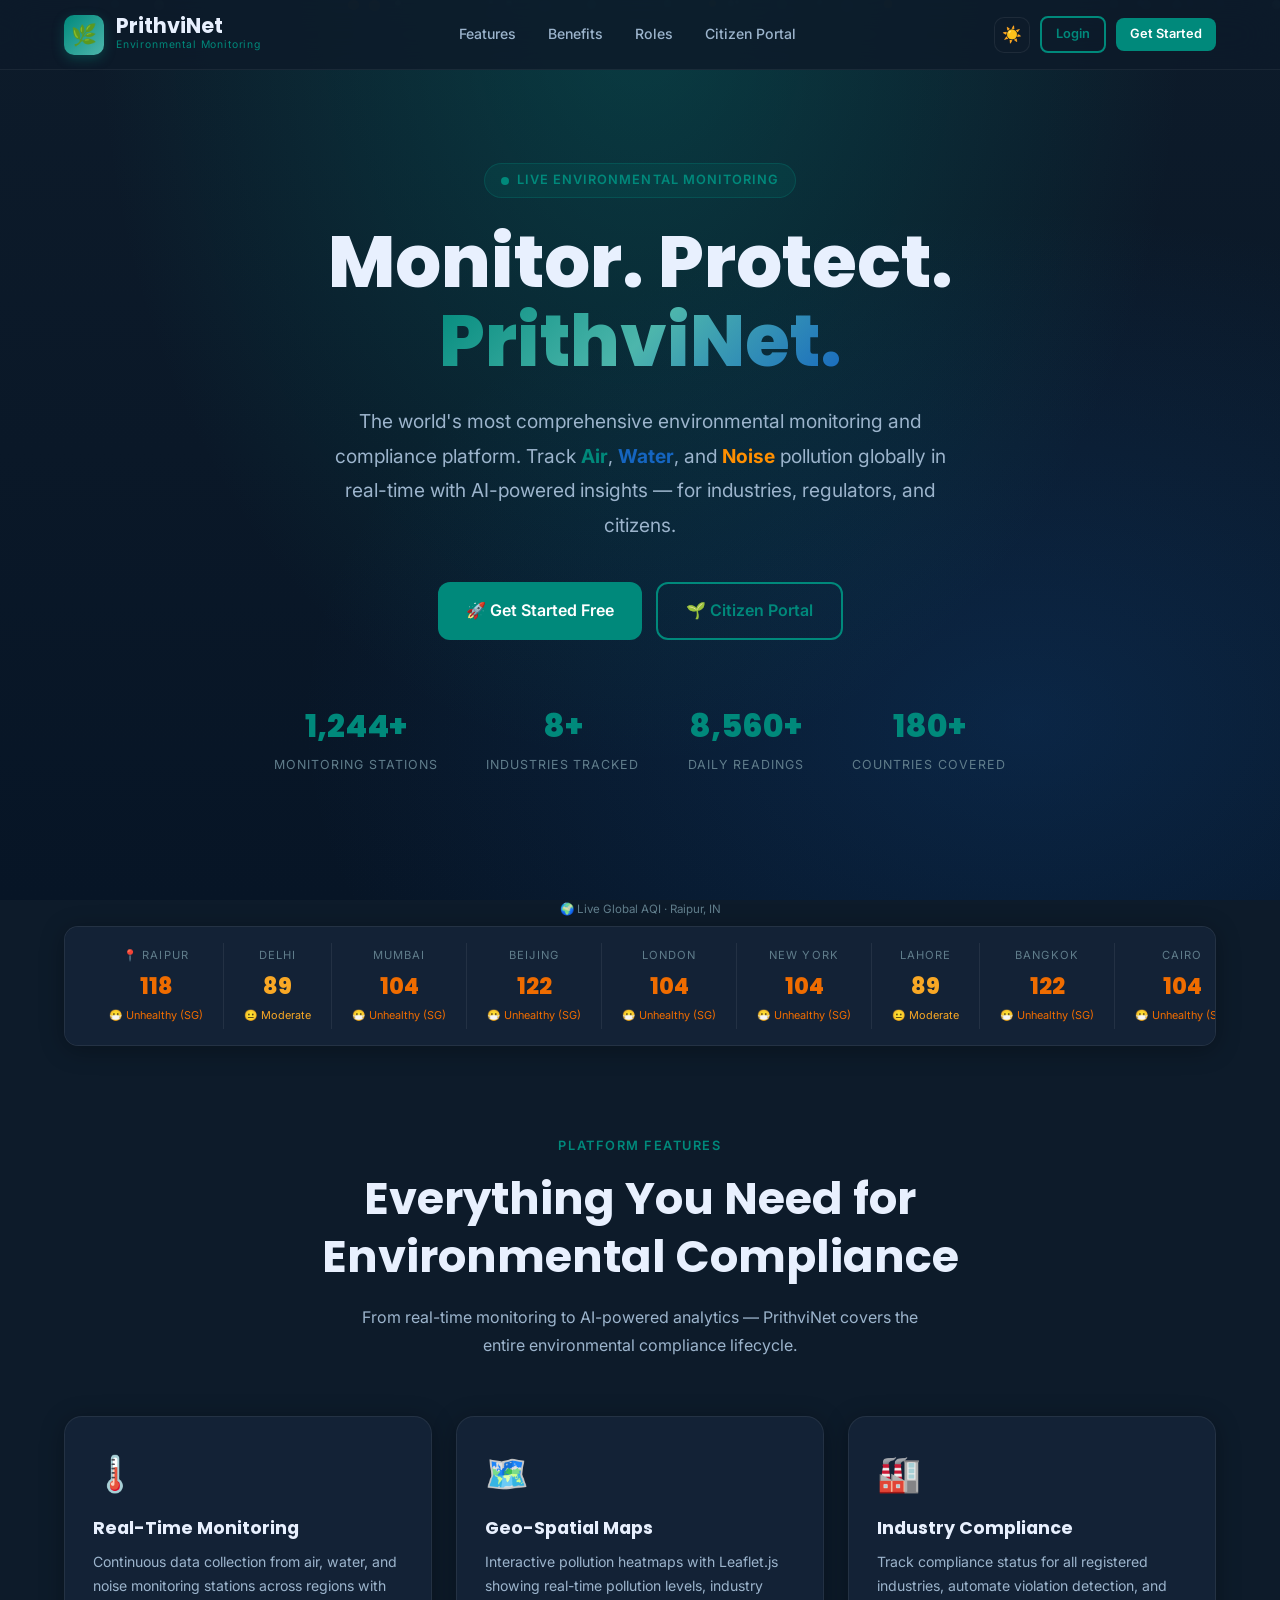
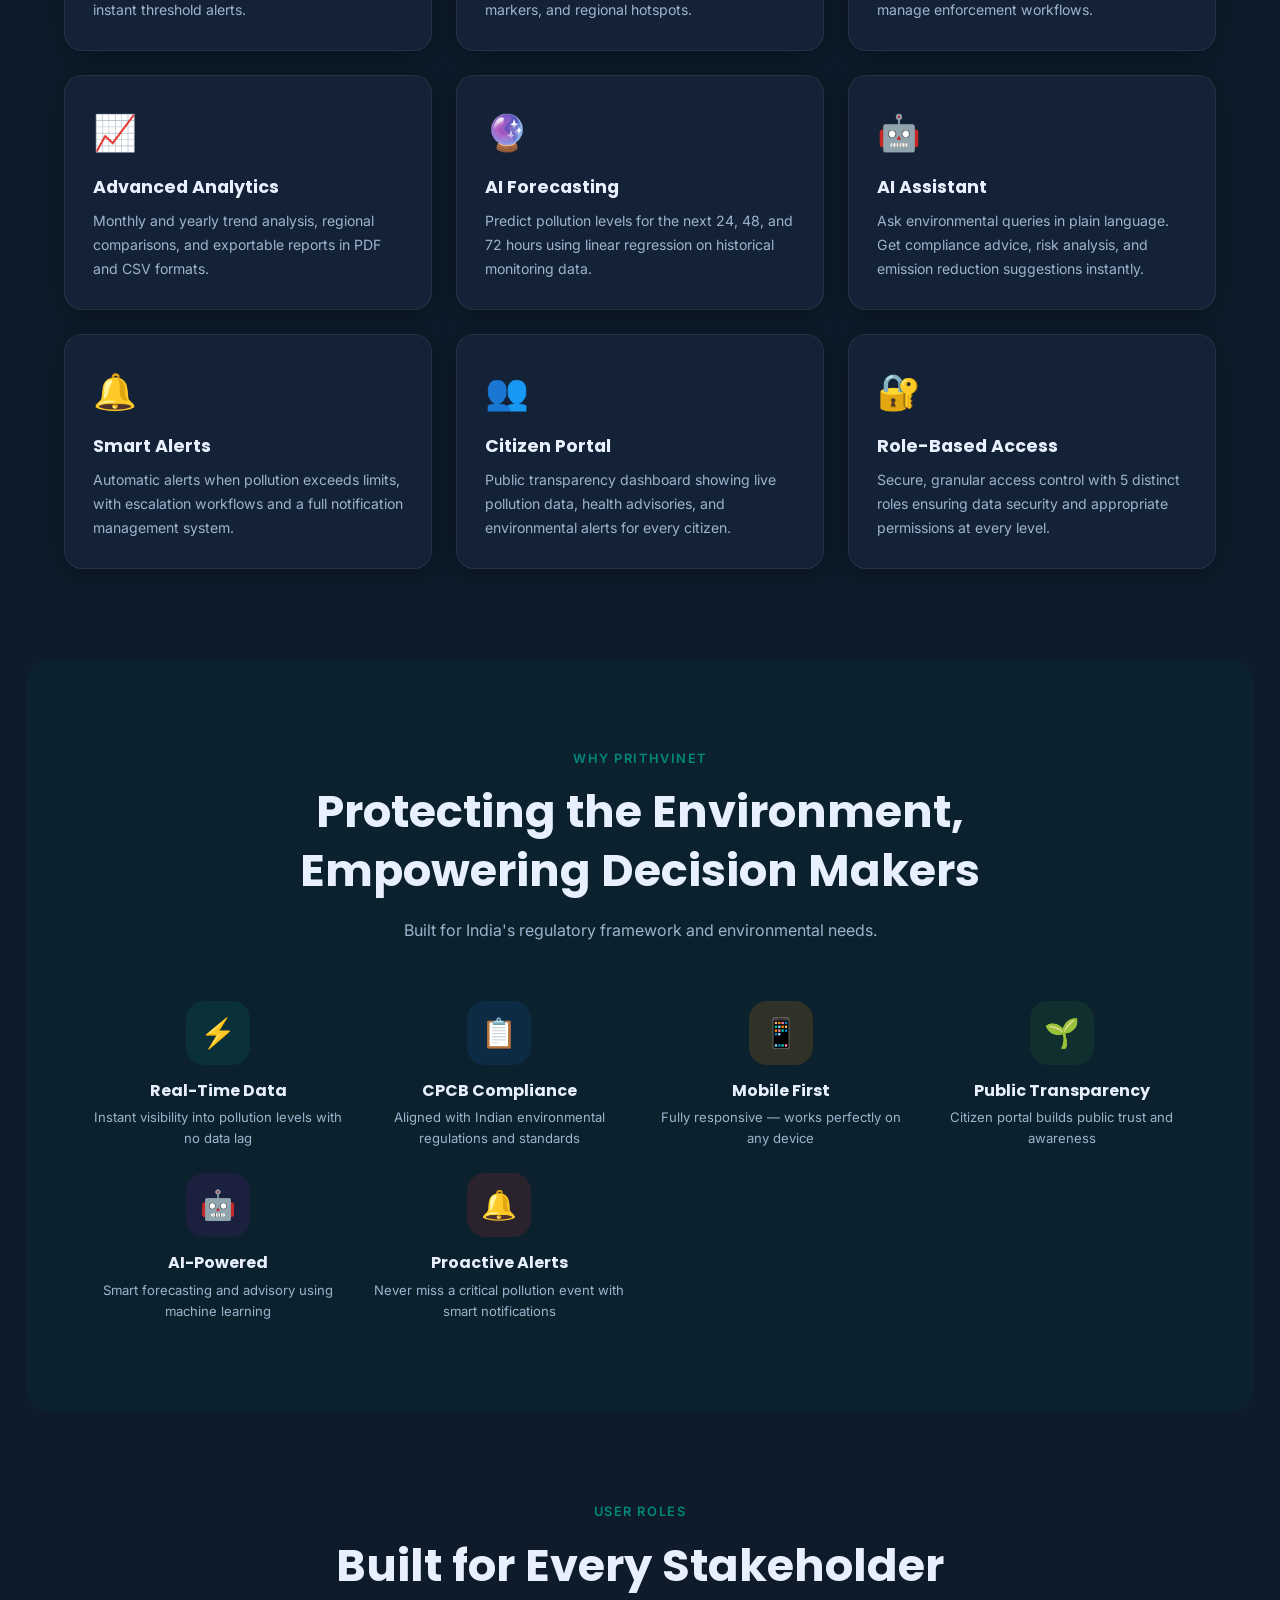
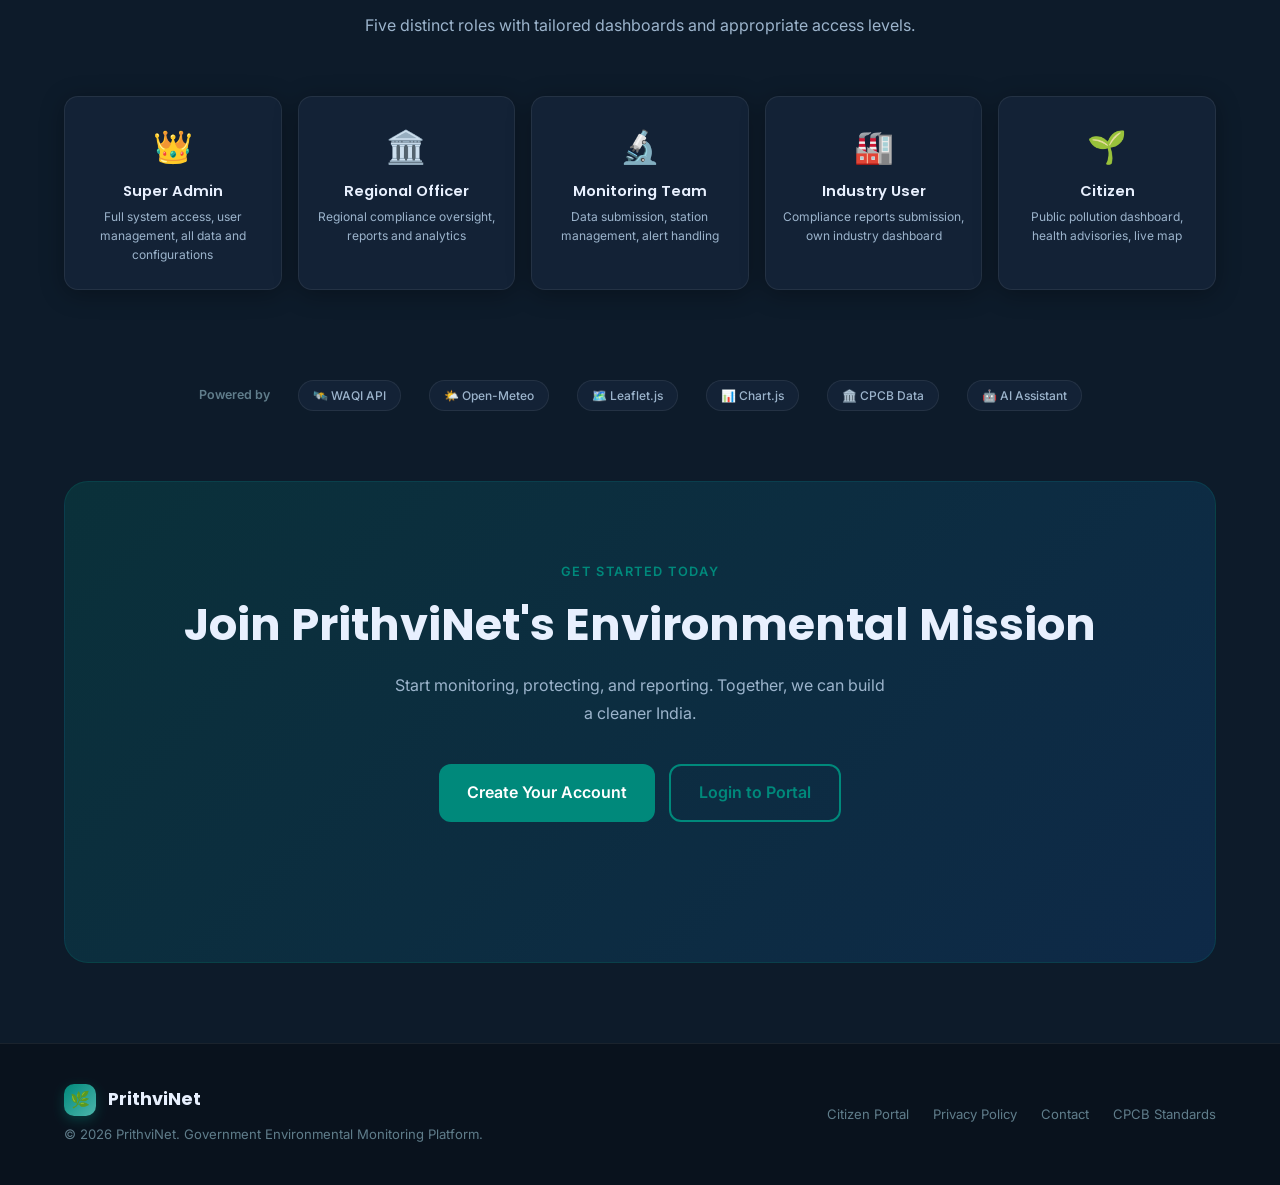
==== index.html @ e1888ca8 "project add" ====
<!DOCTYPE html>
<html lang="en" data-theme="dark">
<head>
  <meta charset="UTF-8"/>
  <meta name="viewport" content="width=device-width, initial-scale=1.0"/>
  <title>PrithviNet – Smart Environmental Monitoring Platform</title>
  <meta name="description" content="PrithviNet is India's advanced environmental monitoring and compliance platform tracking Air, Water, and Noise pollution in real-time."/>
  <link rel="stylesheet" href="assets/css/custom.css"/>
  <style>
    :root { --nav-h: 70px; }

    /* ── Body ── */
    body { overflow-x: hidden; transition: background 0.35s ease, color 0.35s ease; }

    /* ── Landing Navbar ── */
    .land-nav {
      position: fixed; top: 0; left: 0; right: 0; z-index: 100;
      height: var(--nav-h);
      display: flex; align-items: center; justify-content: space-between;
      padding: 0 5%;
      background: var(--nav-bg);
      backdrop-filter: blur(20px);
      border-bottom: 1px solid var(--nav-border);
      transition: background 0.3s ease, box-shadow 0.3s ease;
    }
    [data-theme="dark"]  { --nav-bg: rgba(13,27,42,0.85);   --nav-border: rgba(255,255,255,0.06); }
    [data-theme="light"] { --nav-bg: rgba(255,255,255,0.9);  --nav-border: rgba(0,0,0,0.08); }
    .land-nav.scrolled { box-shadow: 0 4px 24px rgba(0,0,0,0.18); }
    [data-theme="dark"]  .land-nav.scrolled { background: rgba(13,27,42,0.98); }
    [data-theme="light"] .land-nav.scrolled { background: rgba(255,255,255,0.98); }

    .land-logo {
      display: flex; align-items: center; gap: 12px;
      cursor: pointer; text-decoration: none;
    }
    .land-logo .logo-icon {
      width: 40px; height: 40px; border-radius: 10px;
      background: linear-gradient(135deg,#00897B,#4DB6AC);
      display: flex; align-items: center; justify-content: center;
      font-size: 1.3rem; color: #fff;
      box-shadow: 0 4px 12px rgba(0,137,123,0.35);
      transition: transform 0.2s;
    }
    .land-logo:hover .logo-icon { transform: scale(1.08); }
    .land-logo h1 {
      font-size: 1.3rem; font-weight: 700; margin: 0; line-height: 1;
      color: var(--text-primary);
    }
    .land-logo span { font-size: 0.65rem; color: var(--primary); display: block; letter-spacing: 0.08em; }

    .land-nav-links { display: flex; gap: 32px; align-items: center; }
    .land-nav-links a { font-size: 0.88rem; font-weight: 500; color: var(--text-secondary); transition: color 0.3s; }
    .land-nav-links a:hover { color: var(--primary); }
    .land-nav-actions { display: flex; gap: 10px; align-items: center; }
    @media (max-width: 768px) { .land-nav-links { display: none; } }

    /* Navbar Theme Toggle */
    .nav-theme-btn {
      width: 36px; height: 36px; border-radius: 10px;
      background: var(--bg); border: 1px solid var(--border);
      cursor: pointer; display: flex; align-items: center; justify-content: center;
      font-size: 1rem; transition: var(--transition);
      color: var(--text-secondary);
    }
    .nav-theme-btn:hover { background: var(--border); color: var(--primary); }

    /* ── Hero ── */
    .hero {
      min-height: 100vh;
      display: flex; flex-direction: column; align-items: center; justify-content: center;
      text-align: center; padding: 120px 5% 80px;
      position: relative; overflow: hidden;
    }
    .hero-bg {
      position: absolute; inset: 0;
      transition: background 0.35s ease;
    }
    [data-theme="dark"]  .hero-bg {
      background: radial-gradient(ellipse at 50% 0%,  rgba(0,137,123,0.30) 0%, transparent 60%),
                  radial-gradient(ellipse at 80% 80%, rgba(21,101,192,0.20) 0%, transparent 50%),
                  linear-gradient(180deg, #0D1B2A 0%, #071526 100%);
    }
    [data-theme="light"] .hero-bg {
      background: radial-gradient(ellipse at 50% 0%,  rgba(0,137,123,0.12) 0%, transparent 65%),
                  radial-gradient(ellipse at 80% 80%, rgba(21,101,192,0.08) 0%, transparent 55%),
                  linear-gradient(180deg, #EAF4F2 0%, #F0F4F8 100%);
    }
    .hero-particles { position: absolute; inset: 0; overflow: hidden; }
    .particle {
      position: absolute; border-radius: 50%; opacity: 0.13;
      animation: float linear infinite;
    }
    [data-theme="light"] .particle { opacity: 0.08; }
    @keyframes float {
      0%   { transform: translateY(100vh) rotate(0deg);   opacity: 0; }
      10%  { opacity: 0.13; }
      90%  { opacity: 0.13; }
      100% { transform: translateY(-100px) rotate(720deg); opacity: 0; }
    }
    .hero-content { position: relative; z-index: 2; max-width: 900px; }

    .hero-eyebrow {
      display: inline-flex; align-items: center; gap: 8px;
      background: rgba(0,137,123,0.12); border: 1px solid rgba(0,137,123,0.28);
      color: var(--primary); padding: 6px 16px; border-radius: 20px;
      font-size: 0.8rem; font-weight: 600; letter-spacing: 0.08em; text-transform: uppercase;
      margin-bottom: 24px;
    }
    [data-theme="light"] .hero-eyebrow { background: rgba(0,137,123,0.08); }
    .hero-eyebrow-dot { width: 8px; height: 8px; background: #00897B; border-radius: 50%; animation: pulse-green 2s infinite; }
    @keyframes pulse-green { 0%,100%{box-shadow:0 0 0 0 rgba(0,137,123,0.6)} 70%{box-shadow:0 0 0 8px transparent} }

    .hero h1 { font-size: clamp(2.4rem,6vw,4.5rem); font-weight: 800; line-height: 1.1; margin-bottom: 24px; color: var(--text-primary); }
    .hero h1 .gradient-text {
      background: linear-gradient(135deg, #00897B, #4DB6AC, #1565C0);
      -webkit-background-clip: text; -webkit-text-fill-color: transparent; background-clip: text;
    }
    .hero p {
      font-size: clamp(1rem,2vw,1.2rem); color: var(--text-secondary);
      max-width: 650px; margin: 0 auto 40px; line-height: 1.8;
    }
    .hero-cta { display: flex; gap: 14px; justify-content: center; flex-wrap: wrap; margin-bottom: 60px; }

    .hero-stats { display: flex; gap: 48px; justify-content: center; flex-wrap: wrap; }
    .hero-stat { text-align: center; }
    .hero-stat strong {
      display: block; font-size: 2rem; font-weight: 800;
      color: var(--primary); font-family: 'Poppins',sans-serif;
    }
    .hero-stat span { font-size: 0.78rem; color: var(--text-muted); text-transform: uppercase; letter-spacing: 0.08em; }

    /* ── Live AQI Strip ── */
    .aqi-strip-label { text-align:center; margin-bottom:8px; font-size:0.72rem; color:var(--text-muted); }
    .aqi-strip {
      background: var(--bg-card); border: 1px solid var(--border);
      border-radius: 14px; padding: 16px 24px;
      display: flex; gap: 0; overflow-x: auto;
      margin: 0 5%; scrollbar-width: none;
      box-shadow: var(--shadow);
    }
    .aqi-strip::-webkit-scrollbar { display: none; }
    .aqi-city { flex-shrink: 0; text-align: center; padding: 4px 20px; border-right: 1px solid var(--border); }
    .aqi-city:last-child { border-right: none; }
    .aqi-city-name { font-size: 0.7rem; color: var(--text-muted); text-transform: uppercase; letter-spacing: 0.1em; margin-bottom: 4px; }
    .aqi-city-value { font-size: 1.4rem; font-weight: 800; font-family: 'Poppins',sans-serif; }
    .aqi-city-label { font-size: 0.68rem; margin-top: 2px; }

    /* ── Sections ── */
    section { padding: 90px 5%; }
    .section-label { text-align: center; color: var(--primary); font-size: 0.8rem; font-weight: 600; text-transform: uppercase; letter-spacing: 0.12em; margin-bottom: 14px; }
    .section-title { text-align: center; font-size: clamp(1.8rem,3.5vw,2.8rem); margin-bottom: 16px; color: var(--text-primary); }
    .section-sub { text-align: center; color: var(--text-secondary); max-width: 600px; margin: 0 auto 56px; font-size: 1rem; line-height: 1.8; }

    /* ── Feature Cards ── */
    .features-grid { display: grid; grid-template-columns: repeat(auto-fill, minmax(300px,1fr)); gap: 24px; }
    .feature-card {
      background: var(--bg-card); border: 1px solid var(--border);
      border-radius: 18px; padding: 28px;
      transition: all 0.3s ease; cursor: default;
      box-shadow: var(--shadow);
    }
    .feature-card:hover {
      border-color: rgba(0,137,123,0.4); transform: translateY(-6px);
      box-shadow: 0 20px 40px rgba(0,137,123,0.12);
    }
    [data-theme="light"] .feature-card:hover { background: rgba(0,137,123,0.03); }
    [data-theme="dark"]  .feature-card:hover { background: rgba(0,137,123,0.1); }
    .feature-icon { font-size: 2.2rem; margin-bottom: 16px; }
    .feature-card h3 { font-size: 1.1rem; margin-bottom: 10px; color: var(--text-primary); }
    .feature-card p { font-size: 0.88rem; color: var(--text-secondary); line-height: 1.7; }

    /* ── Benefits ── */
    .benefits-section {
      border-radius: 24px; margin: 0 2%;
    }
    [data-theme="dark"]  .benefits-section { background: rgba(0,137,123,0.06); }
    [data-theme="light"] .benefits-section { background: linear-gradient(135deg, rgba(0,137,123,0.05), rgba(21,101,192,0.04)); border: 1px solid rgba(0,137,123,0.12); }
    .benefits-grid { display: grid; grid-template-columns: repeat(auto-fill, minmax(220px,1fr)); gap: 24px; }
    .benefit-item { text-align: center; }
    .benefit-icon {
      width: 64px; height: 64px; border-radius: 18px;
      display: flex; align-items: center; justify-content: center;
      font-size: 1.8rem; margin: 0 auto 16px;
    }
    .benefit-item h4 { font-size: 1rem; margin-bottom: 6px; color: var(--text-primary); }
    .benefit-item p { font-size: 0.82rem; color: var(--text-secondary); }

    /* ── Roles ── */
    .roles-grid { display: grid; grid-template-columns: repeat(auto-fill, minmax(180px,1fr)); gap: 16px; }
    .role-card {
      background: var(--bg-card); border: 1px solid var(--border);
      border-radius: 14px; padding: 24px 16px; text-align: center;
      transition: all 0.3s ease; box-shadow: var(--shadow);
    }
    .role-card:hover { border-color: rgba(0,137,123,0.4); transform: translateY(-4px); box-shadow: var(--shadow-lg); }
    [data-theme="light"] .role-card:hover { background: rgba(0,137,123,0.03); }
    [data-theme="dark"]  .role-card:hover { background: rgba(0,137,123,0.1); }
    .role-icon { font-size: 2rem; margin-bottom: 10px; }
    .role-card h4 { font-size: 0.92rem; font-weight: 600; margin-bottom: 6px; color: var(--text-primary); }
    .role-card p { font-size: 0.75rem; color: var(--text-secondary); }

    /* ── CTA ── */
    .cta-section {
      text-align: center; border-radius: 24px;
      padding: 80px 40px; margin: 0 5%;
    }
    [data-theme="dark"]  .cta-section { background: linear-gradient(135deg, rgba(0,137,123,0.2), rgba(21,101,192,0.2)); border: 1px solid rgba(0,137,123,0.2); }
    [data-theme="light"] .cta-section {
      background: linear-gradient(135deg, #E0F7FA, #E8EAF6);
      border: 1px solid rgba(0,137,123,0.2);
      box-shadow: 0 8px 40px rgba(0,137,123,0.1);
    }
    .cta-section p { color: var(--text-secondary); max-width:500px; margin:0 auto 36px; font-size:1rem; line-height:1.8; }

    /* ── Footer ── */
    footer {
      border-top: 1px solid var(--border);
      padding: 40px 5%;
      display: flex; align-items: center; justify-content: space-between; flex-wrap: wrap; gap: 20px;
    }
    [data-theme="dark"]  footer { background: rgba(0,0,0,0.3); }
    [data-theme="light"] footer { background: var(--bg-card); }
    footer p { font-size: 0.82rem; color: var(--text-muted); }
    .footer-links { display: flex; gap: 24px; }
    footer a { font-size: 0.82rem; color: var(--text-muted); transition: color 0.2s; }
    footer a:hover { color: var(--primary); }

    /* ── Light Theme: Button Overrides ── */
    [data-theme="light"] .btn-outline {
      color: var(--primary); border-color: var(--primary);
    }
    [data-theme="light"] .btn-outline:hover { background: var(--primary); color: #fff; }

    /* ── "Powered by" badge strip ── */
    .tech-strip {
      display: flex; justify-content: center; align-items: center;
      gap: 28px; flex-wrap: wrap;
      padding: 0 5% 70px;
      font-size: 0.78rem; color: var(--text-muted);
    }
    .tech-pill {
      background: var(--bg-card); border: 1px solid var(--border);
      border-radius: 20px; padding: 5px 14px;
      color: var(--text-secondary); font-weight: 500; font-size: 0.75rem;
    }
  </style>
</head>
<body>
  <!-- Navbar -->
  <nav class="land-nav" id="land-nav">
    <!-- Logo → clicks to home -->
    <a href="./index.html" class="land-logo" aria-label="PrithviNet Home">
      <div class="logo-icon">🌿</div>
      <div>
        <h1>PrithviNet</h1>
        <span>Environmental Monitoring</span>
      </div>
    </a>

    <div class="land-nav-links">
      <a href="#features">Features</a>
      <a href="#benefits">Benefits</a>
      <a href="#roles">Roles</a>
      <a href="citizen.html">Citizen Portal</a>
    </div>

    <div class="land-nav-actions">
      <!-- Theme toggle -->
      <button class="nav-theme-btn" id="theme-toggle-btn" onclick="toggleLandingTheme()" aria-label="Toggle theme" title="Switch light/dark theme">
        <span id="theme-icon">☀️</span>
      </button>
      <a href="login.html" class="btn btn-outline btn-sm">Login</a>
      <a href="signup.html" class="btn btn-primary btn-sm">Get Started</a>
    </div>
  </nav>

  <!-- Hero -->
  <section class="hero">
    <div class="hero-bg"></div>
    <div class="hero-particles" id="particles"></div>
    <div class="hero-content">
      <div class="hero-eyebrow"><span class="hero-eyebrow-dot"></span>Live Environmental Monitoring</div>
      <h1>Monitor. Protect.<br/><span class="gradient-text">PrithviNet.</span></h1>
      <p>The world's most comprehensive environmental monitoring and compliance platform. Track <strong style="color:#00897B">Air</strong>, <strong style="color:#1565C0">Water</strong>, and <strong style="color:#FF8F00">Noise</strong> pollution globally in real-time with AI-powered insights — for industries, regulators, and citizens.</p>
      <div class="hero-cta">
        <a href="signup.html" class="btn btn-primary btn-lg">🚀 Get Started Free</a>
        <a href="citizen.html" class="btn btn-outline btn-lg">🌱 Citizen Portal</a>
      </div>
      <div class="hero-stats">
        <div class="hero-stat"><strong id="stat-stations">1296+</strong><span>Monitoring Stations</span></div>
        <div class="hero-stat"><strong id="stat-industries">8+</strong><span>Industries Tracked</span></div>
        <div class="hero-stat"><strong id="stat-readings">10K+</strong><span>Daily Readings</span></div>
        <div class="hero-stat"><strong id="stat-regions">180+</strong><span>Countries Covered</span></div>
      </div>
    </div>
  </section>

  <!-- Live AQI Strip -->
  <div class="aqi-strip-label">🌍 Live Global AQI · <span id="aqi-strip-loc">Loading your location...</span></div>
  <div class="aqi-strip" id="aqi-strip">
    <div class="aqi-city" style="opacity:0.5"><div class="aqi-city-name">Loading...</div><div class="aqi-city-value">—</div><div class="aqi-city-label">Live AQI</div></div>
  </div>

  <!-- Features -->
  <section id="features">
    <div class="section-label">Platform Features</div>
    <h2 class="section-title">Everything You Need for<br/>Environmental Compliance</h2>
    <p class="section-sub">From real-time monitoring to AI-powered analytics — PrithviNet covers the entire environmental compliance lifecycle.</p>
    <div class="features-grid">
      <div class="feature-card fade-in"><div class="feature-icon">🌡️</div><h3>Real-Time Monitoring</h3><p>Continuous data collection from air, water, and noise monitoring stations across regions with instant threshold alerts.</p></div>
      <div class="feature-card fade-in fade-in-1"><div class="feature-icon">🗺️</div><h3>Geo-Spatial Maps</h3><p>Interactive pollution heatmaps with Leaflet.js showing real-time pollution levels, industry markers, and regional hotspots.</p></div>
      <div class="feature-card fade-in fade-in-2"><div class="feature-icon">🏭</div><h3>Industry Compliance</h3><p>Track compliance status for all registered industries, automate violation detection, and manage enforcement workflows.</p></div>
      <div class="feature-card fade-in fade-in-3"><div class="feature-icon">📈</div><h3>Advanced Analytics</h3><p>Monthly and yearly trend analysis, regional comparisons, and exportable reports in PDF and CSV formats.</p></div>
      <div class="feature-card fade-in fade-in-4"><div class="feature-icon">🔮</div><h3>AI Forecasting</h3><p>Predict pollution levels for the next 24, 48, and 72 hours using linear regression on historical monitoring data.</p></div>
      <div class="feature-card fade-in"><div class="feature-icon">🤖</div><h3>AI Assistant</h3><p>Ask environmental queries in plain language. Get compliance advice, risk analysis, and emission reduction suggestions instantly.</p></div>
      <div class="feature-card fade-in fade-in-1"><div class="feature-icon">🔔</div><h3>Smart Alerts</h3><p>Automatic alerts when pollution exceeds limits, with escalation workflows and a full notification management system.</p></div>
      <div class="feature-card fade-in fade-in-2"><div class="feature-icon">👥</div><h3>Citizen Portal</h3><p>Public transparency dashboard showing live pollution data, health advisories, and environmental alerts for every citizen.</p></div>
      <div class="feature-card fade-in fade-in-3"><div class="feature-icon">🔐</div><h3>Role-Based Access</h3><p>Secure, granular access control with 5 distinct roles ensuring data security and appropriate permissions at every level.</p></div>
    </div>
  </section>

  <!-- Benefits -->
  <section id="benefits" class="benefits-section">
    <div class="section-label">Why PrithviNet</div>
    <h2 class="section-title">Protecting the Environment,<br/>Empowering Decision Makers</h2>
    <p class="section-sub">Built for India's regulatory framework and environmental needs.</p>
    <div class="benefits-grid">
      <div class="benefit-item"><div class="benefit-icon" style="background:rgba(0,137,123,0.15)">⚡</div><h4>Real-Time Data</h4><p>Instant visibility into pollution levels with no data lag</p></div>
      <div class="benefit-item"><div class="benefit-icon" style="background:rgba(21,101,192,0.15)">📋</div><h4>CPCB Compliance</h4><p>Aligned with Indian environmental regulations and standards</p></div>
      <div class="benefit-item"><div class="benefit-icon" style="background:rgba(255,143,0,0.15)">📱</div><h4>Mobile First</h4><p>Fully responsive — works perfectly on any device</p></div>
      <div class="benefit-item"><div class="benefit-icon" style="background:rgba(46,125,50,0.15)">🌱</div><h4>Public Transparency</h4><p>Citizen portal builds public trust and awareness</p></div>
      <div class="benefit-item"><div class="benefit-icon" style="background:rgba(106,27,154,0.15)">🤖</div><h4>AI-Powered</h4><p>Smart forecasting and advisory using machine learning</p></div>
      <div class="benefit-item"><div class="benefit-icon" style="background:rgba(211,47,47,0.15)">🔔</div><h4>Proactive Alerts</h4><p>Never miss a critical pollution event with smart notifications</p></div>
    </div>
  </section>

  <!-- Roles -->
  <section id="roles">
    <div class="section-label">User Roles</div>
    <h2 class="section-title">Built for Every Stakeholder</h2>
    <p class="section-sub">Five distinct roles with tailored dashboards and appropriate access levels.</p>
    <div class="roles-grid">
      <div class="role-card"><div class="role-icon">👑</div><h4>Super Admin</h4><p>Full system access, user management, all data and configurations</p></div>
      <div class="role-card"><div class="role-icon">🏛️</div><h4>Regional Officer</h4><p>Regional compliance oversight, reports and analytics</p></div>
      <div class="role-card"><div class="role-icon">🔬</div><h4>Monitoring Team</h4><p>Data submission, station management, alert handling</p></div>
      <div class="role-card"><div class="role-icon">🏭</div><h4>Industry User</h4><p>Compliance reports submission, own industry dashboard</p></div>
      <div class="role-card"><div class="role-icon">🌱</div><h4>Citizen</h4><p>Public pollution dashboard, health advisories, live map</p></div>
    </div>
  </section>

  <!-- Tech strip -->
  <div class="tech-strip">
    <span style="font-weight:600;color:var(--text-muted)">Powered by</span>
    <span class="tech-pill">🛰️ WAQI API</span>
    <span class="tech-pill">🌤️ Open-Meteo</span>
    <span class="tech-pill">🗺️ Leaflet.js</span>
    <span class="tech-pill">📊 Chart.js</span>
    <span class="tech-pill">🏛️ CPCB Data</span>
    <span class="tech-pill">🤖 AI Assistant</span>
  </div>

  <!-- CTA -->
  <div class="cta-section">
    <div class="section-label">Get Started Today</div>
    <h2 class="section-title" style="margin-bottom:16px">Join PrithviNet's Environmental Mission</h2>
    <p>Start monitoring, protecting, and reporting. Together, we can build a cleaner India.</p>
    <div class="hero-cta">
      <a href="signup.html" class="btn btn-primary btn-lg">Create Your Account</a>
      <a href="login.html" class="btn btn-outline btn-lg">Login to Portal</a>
    </div>
  </div>

  <div style="height:80px"></div>

  <!-- Footer -->
  <footer>
    <div>
      <a href="./index.html" class="land-logo" style="margin-bottom:8px;display:inline-flex">
        <div class="logo-icon" style="width:32px;height:32px;font-size:1rem">🌿</div>
        <h1 style="font-size:1.1rem;margin:0">PrithviNet</h1>
      </a>
      <p>© 2026 PrithviNet. Government Environmental Monitoring Platform.</p>
    </div>
    <div class="footer-links">
      <a href="citizen.html">Citizen Portal</a>
      <a href="#">Privacy Policy</a>
      <a href="#">Contact</a>
      <a href="#">CPCB Standards</a>
    </div>
  </footer>

  <script src="assets/js/app.js"></script>
  <script src="assets/js/livedata.js"></script>
  <script>
    // ── Theme ──────────────────────────────────────────────────────
    function applyLandingTheme(theme) {
      document.documentElement.setAttribute('data-theme', theme);
      localStorage.setItem('pn_theme', theme);
      const icon = document.getElementById('theme-icon');
      if (icon) icon.textContent = theme === 'dark' ? '☀️' : '🌙';
    }

    function toggleLandingTheme() {
      const current = localStorage.getItem('pn_theme') || 'dark';
      applyLandingTheme(current === 'dark' ? 'light' : 'dark');
    }

    // Load saved theme on page start (default to dark for home screen)
    const savedTheme = localStorage.getItem('pn_theme') || 'dark';
    applyLandingTheme(savedTheme);

    // ── Navbar scroll effect ───────────────────────────────────────
    window.addEventListener('scroll', () => {
      document.getElementById('land-nav').classList.toggle('scrolled', window.scrollY > 50);
    });

    // ── Particle background ────────────────────────────────────────
    const container = document.getElementById('particles');
    for (let i = 0; i < 25; i++) {
      const p = document.createElement('div');
      p.className = 'particle';
      const size = Math.random() * 8 + 4;
      const colors = ['#00897B','#4DB6AC','#1565C0','#FF8F00'];
      p.style.cssText = `
        width:${size}px; height:${size}px;
        left:${Math.random()*100}%;
        animation-duration:${Math.random()*20+15}s;
        animation-delay:${Math.random()*10}s;
        background:${colors[Math.floor(Math.random()*colors.length)]};
      `;
      container.appendChild(p);
    }

    // ── Animate stats ──────────────────────────────────────────────
    setTimeout(() => {
      animateCounter(document.getElementById('stat-stations'),  1296,  1800, '', '+');
      animateCounter(document.getElementById('stat-industries'), 8,     1000, '', '+');
      animateCounter(document.getElementById('stat-readings'),  10000, 2000, '', '+');
      animateCounter(document.getElementById('stat-regions'),   180,   1500, '', '+');
    }, 500);

    // ── Live AQI Strip ─────────────────────────────────────────────
    const STRIP_CITIES = [
      { name:'📍 My Area', useLocation: true },
      { name:'Delhi',    lat:28.6139, lng:77.2090 },
      { name:'Mumbai',   lat:19.0760, lng:72.8777 },
      { name:'Beijing',  lat:39.9042, lng:116.4074 },
      { name:'London',   lat:51.5074, lng:-0.1278 },
      { name:'New York', lat:40.7128, lng:-74.0060 },
      { name:'Lahore',   lat:31.5204, lng:74.3587 },
      { name:'Bangkok',  lat:13.7563, lng:100.5018 },
      { name:'Cairo',    lat:30.0444, lng:31.2357 },
      { name:'Kolkata',  lat:22.5726, lng:88.3639 },
      { name:'Jakarta',  lat:-6.2088, lng:106.8456 },
      { name:'Paris',    lat:48.8566, lng:2.3522 },
    ];

    async function loadAQIStrip() {
      try {
        const loc = await LiveLocation.get();
        document.getElementById('aqi-strip-loc').textContent = `${loc.city}, ${loc.country}`;
        STRIP_CITIES[0] = { name:`📍 ${loc.city}`, lat:loc.lat, lng:loc.lng };
      } catch(e) { STRIP_CITIES.shift(); }

      const strip = document.getElementById('aqi-strip');
      strip.innerHTML = '';

      for (let i = 0; i < STRIP_CITIES.length; i += 4) {
        const batch = STRIP_CITIES.slice(i, i+4);
        await Promise.all(batch.map(async (c) => {
          const data = await WAQI.getFeedByGeo(c.lat, c.lng);
          const aqi = data?.aqi ?? '—';
          const lvl = WAQI.aqiLevel(typeof aqi === 'number' ? aqi : null);
          const el = document.createElement('div');
          el.className = 'aqi-city';
          el.innerHTML = `<div class="aqi-city-name">${c.name}</div><div class="aqi-city-value" style="color:${lvl.color}">${aqi}</div><div class="aqi-city-label" style="color:${lvl.color}">${lvl.emoji} ${lvl.label}</div>`;
          strip.appendChild(el);
        }));
      }
    }
    loadAQIStrip();

    Toast.init();
  </script>
</body>
</html>
---- assets/css/custom.css ----
/* PrithviNet – Custom Global Styles */
@import url('https://fonts.googleapis.com/css2?family=Inter:wght@300;400;500;600;700;800&family=Poppins:wght@600;700;800&display=swap');

/* ========== CSS Variables / Design Tokens ========== */
:root {
  --primary: #00897B;
  --primary-dark: #00695C;
  --primary-light: #4DB6AC;
  --secondary: #1565C0;
  --accent: #FF8F00;
  --danger: #D32F2F;
  --warning: #F57C00;
  --success: #2E7D32;
  --info: #0277BD;

  --bg: #F0F4F8;
  --bg-card: #FFFFFF;
  --bg-sidebar: #0D2137;
  --bg-navbar: #FFFFFF;
  --text-primary: #1A2332;
  --text-secondary: #546E7A;
  --text-muted: #90A4AE;
  --border: rgba(0,0,0,0.08);
  --shadow: 0 4px 24px rgba(0,0,0,0.08);
  --shadow-lg: 0 8px 40px rgba(0,0,0,0.12);
  --radius: 14px;
  --radius-sm: 8px;
  --sidebar-width: 260px;
  --navbar-height: 64px;
  --transition: all 0.3s cubic-bezier(0.4, 0, 0.2, 1);
}

[data-theme="dark"] {
  --bg: #0D1B2A;
  --bg-card: #132236;
  --bg-sidebar: #071526;
  --bg-navbar: #132236;
  --text-primary: #E8F0FE;
  --text-secondary: #9CB4CC;
  --text-muted: #607D8B;
  --border: rgba(255,255,255,0.07);
  --shadow: 0 4px 24px rgba(0,0,0,0.3);
  --shadow-lg: 0 8px 40px rgba(0,0,0,0.4);
}

/* ========== Base Reset ========== */
*, *::before, *::after { box-sizing: border-box; margin: 0; padding: 0; }
html { scroll-behavior: smooth; }
body {
  font-family: 'Inter', sans-serif;
  background: var(--bg);
  color: var(--text-primary);
  line-height: 1.6;
  transition: var(--transition);
  min-height: 100vh;
}

/* ========== Scrollbar ========== */
::-webkit-scrollbar { width: 6px; height: 6px; }
::-webkit-scrollbar-track { background: transparent; }
::-webkit-scrollbar-thumb { background: var(--primary-light); border-radius: 3px; }

/* ========== Typography ========== */
h1, h2, h3, h4, h5, h6 { font-family: 'Poppins', sans-serif; font-weight: 700; line-height: 1.3; }
h1 { font-size: clamp(2rem, 5vw, 3.5rem); }
h2 { font-size: clamp(1.5rem, 3vw, 2.25rem); }
h3 { font-size: clamp(1.1rem, 2vw, 1.5rem); }
a { text-decoration: none; color: inherit; transition: var(--transition); }

/* ========== Layout ========== */
.app-layout { display: flex; min-height: 100vh; }
.main-content {
  flex: 1;
  margin-left: var(--sidebar-width);
  padding-top: var(--navbar-height);
  transition: var(--transition);
  min-height: 100vh;
}
.main-content.sidebar-collapsed { margin-left: 72px; }
.page-content { padding: 24px; }

@media (max-width: 768px) {
  .main-content { margin-left: 0; }
}

/* ========== Navbar ========== */
.navbar {
  position: fixed;
  top: 0;
  left: var(--sidebar-width);
  right: 0;
  height: var(--navbar-height);
  background: var(--bg-navbar);
  border-bottom: 1px solid var(--border);
  backdrop-filter: blur(20px);
  z-index: 100;
  display: flex;
  align-items: center;
  justify-content: space-between;
  padding: 0 24px;
  box-shadow: 0 2px 12px rgba(0,0,0,0.06);
  transition: var(--transition);
}
.navbar.sidebar-collapsed { left: 72px; }
@media (max-width: 768px) { .navbar { left: 0; } }

.navbar-left { display: flex; align-items: center; gap: 16px; }
.navbar-right { display: flex; align-items: center; gap: 12px; }

.hamburger-btn {
  background: none;
  border: none;
  cursor: pointer;
  padding: 8px;
  border-radius: 8px;
  color: var(--text-primary);
  transition: var(--transition);
}
.hamburger-btn:hover { background: var(--bg); }
.hamburger-btn span {
  display: block;
  width: 22px;
  height: 2px;
  background: var(--text-primary);
  margin: 5px 0;
  transition: var(--transition);
  border-radius: 2px;
}

.nav-title { font-size: 1rem; font-weight: 600; color: var(--text-primary); }

/* ========== Sidebar ========== */
.sidebar {
  position: fixed;
  left: 0;
  top: 0;
  bottom: 0;
  width: var(--sidebar-width);
  background: var(--bg-sidebar);
  z-index: 200;
  display: flex;
  flex-direction: column;
  transition: var(--transition);
  overflow: hidden;
}
.sidebar.collapsed { width: 72px; }
.sidebar.mobile-open { transform: translateX(0) !important; }

@media (max-width: 768px) {
  .sidebar { transform: translateX(-100%); width: var(--sidebar-width) !important; }
  .sidebar.mobile-open { transform: translateX(0); box-shadow: var(--shadow-lg); }
  .sidebar-overlay { 
    display: none; position: fixed; inset: 0; background: rgba(0,0,0,0.5); 
    z-index: 199; backdrop-filter: blur(2px); 
  }
  .sidebar-overlay.active { display: block; }
}

.sidebar-logo {
  padding: 20px 20px 16px;
  border-bottom: 1px solid rgba(255,255,255,0.08);
  display: flex;
  align-items: center;
  gap: 12px;
  min-height: var(--navbar-height);
  text-decoration: none;
  color: inherit;
  transition: opacity 0.2s;
}
.sidebar-logo:hover { opacity: 0.82; }
.sidebar-logo img, .sidebar-logo .logo-icon {
  width: 40px;
  height: 40px;
  border-radius: 10px;
  flex-shrink: 0;
}
.logo-icon {
  background: linear-gradient(135deg, var(--primary), var(--primary-light));
  display: flex;
  align-items: center;
  justify-content: center;
  font-size: 1.3rem;
  font-weight: 800;
  color: white;
}
.logo-text { overflow: hidden; white-space: nowrap; transition: var(--transition); }
.logo-text h2 { font-size: 1.1rem; color: #fff; font-weight: 700; }
.logo-text span { font-size: 0.7rem; color: var(--primary-light); letter-spacing: 0.05em; }

.sidebar-nav { flex: 1; padding: 12px 10px; overflow-y: auto; overflow-x: hidden; }
.nav-section-title {
  font-size: 0.65rem;
  text-transform: uppercase;
  letter-spacing: 0.1em;
  color: rgba(255,255,255,0.35);
  padding: 12px 12px 4px;
  white-space: nowrap;
  overflow: hidden;
  transition: var(--transition);
}
.sidebar.collapsed .nav-section-title { opacity: 0; height: 0; padding: 0; margin: 0; }

.nav-item {
  display: flex;
  align-items: center;
  gap: 13px;
  padding: 10px 14px;
  border-radius: 10px;
  color: rgba(255,255,255,0.65);
  cursor: pointer;
  transition: var(--transition);
  margin-bottom: 2px;
  white-space: nowrap;
  text-decoration: none;
  font-size: 0.88rem;
  font-weight: 500;
  position: relative;
}
.nav-item:hover { background: rgba(255,255,255,0.08); color: rgba(255,255,255,0.9); }
.nav-item.active {
  background: linear-gradient(135deg, var(--primary), var(--primary-dark));
  color: #fff;
  box-shadow: 0 4px 12px rgba(0,137,123,0.35);
}
.nav-item .nav-icon { font-size: 1.1rem; width: 22px; flex-shrink: 0; text-align: center; }
.nav-item .nav-label { overflow: hidden; transition: var(--transition); }
.nav-item .nav-badge {
  margin-left: auto;
  background: var(--danger);
  color: #fff;
  font-size: 0.65rem;
  font-weight: 700;
  padding: 2px 6px;
  border-radius: 10px;
  flex-shrink: 0;
}
.sidebar.collapsed .nav-item .nav-label { opacity: 0; width: 0; overflow: hidden; }
.sidebar.collapsed .nav-item .nav-badge { display: none; }
.sidebar.collapsed .nav-item { padding: 10px; justify-content: center; }

.sidebar-footer {
  padding: 12px;
  border-top: 1px solid rgba(255,255,255,0.08);
}
.user-card {
  display: flex;
  align-items: center;
  gap: 10px;
  padding: 10px 12px;
  border-radius: 10px;
  background: rgba(255,255,255,0.06);
  cursor: pointer;
  transition: var(--transition);
}
.user-card:hover { background: rgba(255,255,255,0.1); }
.user-avatar {
  width: 36px;
  height: 36px;
  border-radius: 50%;
  background: linear-gradient(135deg, var(--primary), var(--accent));
  display: flex;
  align-items: center;
  justify-content: center;
  color: white;
  font-weight: 700;
  font-size: 0.9rem;
  flex-shrink: 0;
}
.user-info { overflow: hidden; }
.user-name { font-size: 0.82rem; color: #fff; font-weight: 600; white-space: nowrap; overflow: hidden; text-overflow: ellipsis; }
.user-role { font-size: 0.68rem; color: var(--primary-light); text-transform: capitalize; }

/* ========== Stat Cards ========== */
.card {
  background: var(--bg-card);
  border-radius: var(--radius);
  box-shadow: var(--shadow);
  border: 1px solid var(--border);
  transition: var(--transition);
}
.card:hover { box-shadow: var(--shadow-lg); transform: translateY(-2px); }

.stat-card {
  padding: 24px;
  display: flex;
  align-items: flex-start;
  gap: 16px;
  position: relative;
  overflow: hidden;
}
.stat-card::before {
  content: '';
  position: absolute;
  top: 0; right: 0;
  width: 120px; height: 120px;
  border-radius: 50%;
  opacity: 0.06;
  transform: translate(30%, -30%);
}
.stat-card.air::before { background: var(--info); }
.stat-card.water::before { background: var(--secondary); }
.stat-card.noise::before { background: var(--accent); }
.stat-card.compliance::before { background: var(--success); }

.stat-icon {
  width: 52px;
  height: 52px;
  border-radius: 14px;
  display: flex;
  align-items: center;
  justify-content: center;
  font-size: 1.4rem;
  flex-shrink: 0;
}
.stat-icon.air { background: rgba(2,119,189,0.12); color: var(--info); }
.stat-icon.water { background: rgba(21,101,192,0.12); color: var(--secondary); }
.stat-icon.noise { background: rgba(245,124,0,0.12); color: var(--warning); }
.stat-icon.compliance { background: rgba(46,125,50,0.12); color: var(--success); }
.stat-icon.danger { background: rgba(211,47,47,0.12); color: var(--danger); }

.stat-body { flex: 1; }
.stat-label { font-size: 0.78rem; color: var(--text-secondary); font-weight: 500; margin-bottom: 4px; text-transform: uppercase; letter-spacing: 0.05em; }
.stat-value { font-size: 1.9rem; font-weight: 800; color: var(--text-primary); font-family: 'Poppins', sans-serif; line-height: 1.1; }
.stat-sublabel { font-size: 0.75rem; color: var(--text-muted); margin-top: 4px; }
.stat-change { display: inline-flex; align-items: center; gap: 3px; font-size: 0.75rem; font-weight: 600; margin-top: 8px; }
.stat-change.up { color: var(--danger); }
.stat-change.down { color: var(--success); }

/* ========== AQI Badge ========== */
.aqi-badge {
  display: inline-flex;
  align-items: center;
  gap: 6px;
  padding: 4px 12px;
  border-radius: 20px;
  font-size: 0.75rem;
  font-weight: 700;
  text-transform: uppercase;
  letter-spacing: 0.05em;
}
.aqi-good { background: #E8F5E9; color: #2E7D32; }
.aqi-moderate { background: #FFF8E1; color: #F57C00; }
.aqi-unhealthy-s { background: #FBE9E7; color: #E64A19; }
.aqi-unhealthy { background: #FFEBEE; color: #C62828; }
.aqi-very-unhealthy { background: #F3E5F5; color: #6A1B9A; }
.aqi-hazardous { background: #2D1B2E; color: #CE93D8; }

/* ========== Status Badges ========== */
.badge {
  display: inline-flex;
  align-items: center;
  gap: 6px;
  padding: 4px 10px;
  border-radius: 20px;
  font-size: 0.72rem;
  font-weight: 600;
  white-space: nowrap;
}
.badge::before { content: ''; width: 6px; height: 6px; border-radius: 50%; flex-shrink: 0; }
.badge-normal, .badge-compliant, .badge-active { background: #E8F5E9; color: #2E7D32; }
.badge-normal::before, .badge-compliant::before, .badge-active::before { background: #2E7D32; }
.badge-warning, .badge-under_review, .badge-pending { background: #FFF8E1; color: #F57C00; }
.badge-warning::before, .badge-under_review::before, .badge-pending::before { background: #F57C00; }
.badge-critical, .badge-non-compliant { background: #FFEBEE; color: #C62828; }
.badge-critical::before, .badge-non-compliant::before { background: #C62828; }
.badge-maintenance { background: #E3F2FD; color: #1565C0; }
.badge-maintenance::before { background: #1565C0; }
.badge-inactive { background: #ECEFF1; color: #546E7A; }
.badge-inactive::before { background: #546E7A; }

/* ========== Severity Badges ========== */
.severity-low { background: #E8F5E9; color: #2E7D32; }
.severity-low::before { background: #2E7D32; }
.severity-medium { background: #FFF8E1; color: #F57C00; }
.severity-medium::before { background: #F57C00; }
.severity-high { background: #FBE9E7; color: #E64A19; }
.severity-high::before { background: #E64A19; }
.severity-critical { background: #FFEBEE; color: #C62828; animation: pulse-badge 2s infinite; }
.severity-critical::before { background: #C62828; }

@keyframes pulse-badge {
  0%, 100% { opacity: 1; }
  50% { opacity: 0.6; }
}

/* ========== Buttons ========== */
.btn {
  display: inline-flex;
  align-items: center;
  gap: 8px;
  padding: 10px 20px;
  border-radius: 10px;
  border: none;
  cursor: pointer;
  font-family: 'Inter', sans-serif;
  font-size: 0.87rem;
  font-weight: 600;
  transition: var(--transition);
  text-decoration: none;
}
.btn:disabled { opacity: 0.6; cursor: not-allowed; }
.btn-primary { background: var(--primary); color: #fff; }
.btn-primary:hover { background: var(--primary-dark); box-shadow: 0 4px 20px rgba(0,137,123,0.4); transform: translateY(-1px); }
.btn-secondary { background: var(--bg); color: var(--text-primary); border: 1px solid var(--border); }
.btn-secondary:hover { background: var(--border); }
.btn-danger { background: var(--danger); color: #fff; }
.btn-danger:hover { background: #B71C1C; }
.btn-outline { background: transparent; color: var(--primary); border: 2px solid var(--primary); }
.btn-outline:hover { background: var(--primary); color: #fff; }
.btn-sm { padding: 6px 14px; font-size: 0.8rem; border-radius: 8px; }
.btn-lg { padding: 14px 28px; font-size: 1rem; border-radius: 12px; }
.btn-icon { padding: 8px; width: 36px; height: 36px; justify-content: center; }

/* ========== Forms ========== */
.form-group { margin-bottom: 20px; }
.form-label { display: block; font-size: 0.83rem; font-weight: 600; color: var(--text-secondary); margin-bottom: 6px; }
.form-control {
  width: 100%;
  padding: 11px 15px;
  border-radius: 10px;
  border: 1.5px solid var(--border);
  background: var(--bg);
  color: var(--text-primary);
  font-family: 'Inter', sans-serif;
  font-size: 0.9rem;
  transition: var(--transition);
  outline: none;
}
.form-control:focus { border-color: var(--primary); box-shadow: 0 0 0 3px rgba(0,137,123,0.15); background: var(--bg-card); }
.form-control::placeholder { color: var(--text-muted); }
select.form-control { cursor: pointer; }
textarea.form-control { min-height: 100px; resize: vertical; }
.form-error { font-size: 0.78rem; color: var(--danger); margin-top: 4px; display: none; }
.form-error.visible { display: block; }

/* ========== Tables ========== */
.table-container { overflow-x: auto; border-radius: var(--radius); }
.data-table {
  width: 100%;
  border-collapse: collapse;
  font-size: 0.87rem;
}
.data-table th {
  background: var(--bg);
  color: var(--text-secondary);
  font-weight: 600;
  font-size: 0.75rem;
  text-transform: uppercase;
  letter-spacing: 0.05em;
  padding: 12px 16px;
  text-align: left;
  white-space: nowrap;
  border-bottom: 2px solid var(--border);
}
.data-table td {
  padding: 12px 16px;
  border-bottom: 1px solid var(--border);
  color: var(--text-primary);
  vertical-align: middle;
}
.data-table tr:hover td { background: rgba(0,137,123,0.04); }
.data-table tr:last-child td { border-bottom: none; }

/* ========== Tabs ========== */
.tabs { display: flex; gap: 4px; background: var(--bg); border-radius: 12px; padding: 4px; }
.tab-btn {
  flex: 1;
  padding: 9px 16px;
  border: none;
  border-radius: 9px;
  background: transparent;
  color: var(--text-secondary);
  font-family: 'Inter', sans-serif;
  font-size: 0.85rem;
  font-weight: 600;
  cursor: pointer;
  transition: var(--transition);
  display: flex;
  align-items: center;
  justify-content: center;
  gap: 6px;
}
.tab-btn.active { background: var(--bg-card); color: var(--primary); box-shadow: var(--shadow); }
.tab-content { display: none; }
.tab-content.active { display: block; }

/* ========== Modal ========== */
.modal-overlay {
  display: none;
  position: fixed;
  inset: 0;
  background: rgba(0,0,0,0.5);
  backdrop-filter: blur(4px);
  z-index: 1000;
  align-items: center;
  justify-content: center;
  padding: 20px;
}
.modal-overlay.active { display: flex; }
.modal {
  background: var(--bg-card);
  border-radius: var(--radius);
  box-shadow: var(--shadow-lg);
  width: 100%;
  max-width: 560px;
  max-height: 90vh;
  overflow-y: auto;
  animation: modal-in 0.3s ease;
}
@keyframes modal-in {
  from { transform: scale(0.9) translateY(20px); opacity: 0; }
  to { transform: scale(1) translateY(0); opacity: 1; }
}
.modal-header {
  padding: 20px 24px 16px;
  border-bottom: 1px solid var(--border);
  display: flex;
  align-items: center;
  justify-content: space-between;
}
.modal-header h3 { font-size: 1.1rem; }
.modal-body { padding: 24px; }
.modal-footer {
  padding: 16px 24px;
  border-top: 1px solid var(--border);
  display: flex;
  gap: 10px;
  justify-content: flex-end;
}

/* ========== Toast ========== */
#toast-container {
  position: fixed;
  bottom: 24px;
  right: 24px;
  z-index: 9999;
  display: flex;
  flex-direction: column;
  gap: 10px;
}
.toast {
  display: flex;
  align-items: center;
  gap: 12px;
  padding: 14px 18px;
  background: var(--bg-card);
  border-radius: 12px;
  box-shadow: var(--shadow-lg);
  border-left: 4px solid var(--primary);
  min-width: 280px;
  max-width: 360px;
  animation: toast-in 0.4s ease;
  font-size: 0.87rem;
  font-weight: 500;
}
.toast.success { border-color: var(--success); }
.toast.error { border-color: var(--danger); }
.toast.warning { border-color: var(--warning); }
@keyframes toast-in {
  from { transform: translateX(100%); opacity: 0; }
  to { transform: translateX(0); opacity: 1; }
}
@keyframes toast-out {
  to { transform: translateX(120%); opacity: 0; }
}

/* ========== Loading / Spinner ========== */
.spinner {
  width: 40px; height: 40px;
  border: 3px solid var(--border);
  border-top-color: var(--primary);
  border-radius: 50%;
  animation: spin 0.8s linear infinite;
}
.spinner-sm { width: 20px; height: 20px; border-width: 2px; }
@keyframes spin { to { transform: rotate(360deg); } }
.loading-overlay {
  position: absolute;
  inset: 0;
  background: rgba(var(--bg-card), 0.7);
  display: flex;
  align-items: center;
  justify-content: center;
  border-radius: inherit;
  z-index: 10;
}

/* ========== Grid ========== */
.grid { display: grid; gap: 20px; }
.grid-2 { grid-template-columns: repeat(2, 1fr); }
.grid-3 { grid-template-columns: repeat(3, 1fr); }
.grid-4 { grid-template-columns: repeat(4, 1fr); }
.grid-auto { grid-template-columns: repeat(auto-fill, minmax(280px, 1fr)); }
@media (max-width: 1200px) { .grid-4 { grid-template-columns: repeat(2, 1fr); } }
@media (max-width: 900px) { .grid-3, .grid-2 { grid-template-columns: 1fr; } }
@media (max-width: 600px) { .grid-4 { grid-template-columns: 1fr; } }

/* ========== Page Header ========== */
.page-header {
  display: flex;
  align-items: flex-start;
  justify-content: space-between;
  margin-bottom: 24px;
  flex-wrap: wrap;
  gap: 16px;
}
.page-header h1 { font-size: 1.6rem; color: var(--text-primary); }
.page-header p { font-size: 0.87rem; color: var(--text-secondary); margin-top: 4px; }

/* ========== Alert Cards ========== */
.alert-item {
  display: flex;
  gap: 14px;
  padding: 14px 18px;
  border-radius: var(--radius-sm);
  border-left: 3px solid transparent;
  background: var(--bg);
  margin-bottom: 8px;
  transition: var(--transition);
  cursor: pointer;
}
.alert-item:hover { background: rgba(0,137,123,0.05); }
.alert-item.unread { background: rgba(0,137,123,0.06); border-left-color: var(--primary); }
.alert-item.critical { border-left-color: var(--danger); background: rgba(211,47,47,0.05); }
.alert-item.high { border-left-color: var(--warning); }
.alert-icon { width: 40px; height: 40px; border-radius: 10px; display: flex; align-items: center; justify-content: center; font-size: 1.1rem; flex-shrink: 0; }

/* ========== Chart Container ========== */
.chart-container { position: relative; }
.chart-header { display: flex; align-items: center; justify-content: space-between; margin-bottom: 16px; flex-wrap: wrap; gap: 10px; }
.chart-title { font-size: 1rem; font-weight: 600; }

/* ========== Map ========== */
#pollution-map, .leaflet-map { height: 500px; border-radius: var(--radius); overflow: hidden; }
@media (max-width: 768px) { #pollution-map, .leaflet-map { height: 320px; } }
.leaflet-popup-content-wrapper { border-radius: 12px !important; box-shadow: var(--shadow-lg) !important; }
.map-popup { font-family: 'Inter', sans-serif; font-size: 0.85rem; }
.map-popup h4 { font-weight: 700; margin-bottom: 6px; color: #1A2332; }

/* ========== Chatbot ========== */
.chat-container {
  height: 500px;
  display: flex;
  flex-direction: column;
  border-radius: var(--radius);
  overflow: hidden;
}
.chat-messages {
  flex: 1;
  overflow-y: auto;
  padding: 20px;
  display: flex;
  flex-direction: column;
  gap: 14px;
  background: var(--bg);
}
.chat-message { display: flex; gap: 10px; align-items: flex-end; max-width: 80%; }
.chat-message.user { margin-left: auto; flex-direction: row-reverse; }
.chat-bubble {
  padding: 12px 16px;
  border-radius: 18px;
  font-size: 0.88rem;
  line-height: 1.5;
  max-width: 100%;
}
.chat-message.user .chat-bubble { background: var(--primary); color: #fff; border-bottom-right-radius: 4px; }
.chat-message.bot .chat-bubble { background: var(--bg-card); color: var(--text-primary); border-bottom-left-radius: 4px; box-shadow: var(--shadow); }
.chat-input-container {
  padding: 16px;
  background: var(--bg-card);
  border-top: 1px solid var(--border);
  display: flex;
  gap: 10px;
}
.chat-input { flex: 1; }

/* ========== Progress Bar ========== */
.progress-bar { height: 8px; background: var(--bg); border-radius: 4px; overflow: hidden; }
.progress-fill { height: 100%; border-radius: 4px; transition: width 1s ease; }

/* ========== Search ========== */
.search-box {
  position: relative;
  display: flex;
  align-items: center;
}
.search-box input { padding-left: 38px; }
.search-box .search-icon { position: absolute; left: 12px; color: var(--text-muted); font-size: 1rem; }

/* ========== Filter Bar ========== */
.filter-bar {
  display: flex;
  gap: 12px;
  flex-wrap: wrap;
  align-items: center;
  margin-bottom: 20px;
}
.filter-bar .form-control { width: auto; min-width: 160px; }

/* ========== Animations ========== */
@keyframes fade-in-up {
  from { opacity: 0; transform: translateY(20px); }
  to { opacity: 1; transform: translateY(0); }
}
.fade-in { animation: fade-in-up 0.5s ease both; }
.fade-in-1 { animation-delay: 0.1s; }
.fade-in-2 { animation-delay: 0.2s; }
.fade-in-3 { animation-delay: 0.3s; }
.fade-in-4 { animation-delay: 0.4s; }

@keyframes counter-up {
  from { transform: scale(0.8); opacity: 0; }
  to { transform: scale(1); opacity: 1; }
}

/* ========== Theme Toggle ========== */
.theme-toggle {
  width: 52px;
  height: 28px;
  background: var(--border);
  border-radius: 14px;
  position: relative;
  cursor: pointer;
  border: none;
  padding: 0;
  transition: var(--transition);
  flex-shrink: 0;
}
.theme-toggle.dark { background: var(--primary); }
.theme-toggle::after {
  content: '';
  position: absolute;
  top: 3px;
  left: 3px;
  width: 22px;
  height: 22px;
  border-radius: 50%;
  background: var(--bg-card);
  transition: var(--transition);
  box-shadow: 0 1px 4px rgba(0,0,0,0.2);
}
.theme-toggle.dark::after { transform: translateX(24px); }

/* ========== Utility ========== */
.text-center { text-align: center; }
.text-right { text-align: right; }
.flex { display: flex; }
.flex-center { display: flex; align-items: center; justify-content: center; }
.flex-between { display: flex; align-items: center; justify-content: space-between; }
.flex-gap-1 { gap: 8px; }
.flex-gap-2 { gap: 16px; }
.mt-1 { margin-top: 8px; } .mt-2 { margin-top: 16px; } .mt-3 { margin-top: 24px; }
.mb-1 { margin-bottom: 8px; } .mb-2 { margin-bottom: 16px; } .mb-3 { margin-bottom: 24px; }
.p-1 { padding: 8px; } .p-2 { padding: 16px; } .p-3 { padding: 24px; }
.w-full { width: 100%; }
.hidden { display: none !important; }
.text-primary-color { color: var(--primary); }
.text-danger { color: var(--danger); }
.text-success { color: var(--success); }
.text-warning { color: var(--warning); }
.text-muted { color: var(--text-muted); }
.font-bold { font-weight: 700; }
.font-semibold { font-weight: 600; }
.truncate { overflow: hidden; text-overflow: ellipsis; white-space: nowrap; }

/* ========== Notification Bell ========== */
.notif-btn {
  position: relative;
  background: var(--bg);
  border: none;
  width: 40px;
  height: 40px;
  border-radius: 10px;
  display: flex;
  align-items: center;
  justify-content: center;
  cursor: pointer;
  color: var(--text-primary);
  transition: var(--transition);
  font-size: 1.1rem;
}
.notif-btn:hover { background: var(--border); }
.notif-btn .badge-dot {
  position: absolute;
  top: 6px;
  right: 6px;
  width: 10px;
  height: 10px;
  background: var(--danger);
  border-radius: 50%;
  border: 2px solid var(--bg-navbar);
  animation: pulse 2s infinite;
}
@keyframes pulse {
  0% { box-shadow: 0 0 0 0 rgba(211,47,47,0.6); }
  70% { box-shadow: 0 0 0 8px transparent; }
  100% { box-shadow: 0 0 0 0 transparent; }
}

/* ========== Responsive Utilities ========== */
@media (max-width: 768px) {
  .page-content { padding: 16px; }
  .page-header { flex-direction: column; }
  .page-header .btn { align-self: flex-start; }
  .filter-bar { flex-direction: column; align-items: stretch; }
  .filter-bar .form-control { min-width: unset; width: 100%; }
  .modal-body { padding: 16px; }
  .stat-value { font-size: 1.6rem; }
  .chat-container { height: 420px; }
  #toast-container { bottom: 16px; right: 16px; left: 16px; }
  .toast { min-width: unset; max-width: unset; }
}

/* ========== Print Styles ========== */
@media print {
  .sidebar, .navbar, .btn, .filter-bar, .chat-input-container { display: none !important; }
  .main-content { margin-left: 0 !important; padding-top: 0 !important; }
  .card { box-shadow: none !important; break-inside: avoid; }
}
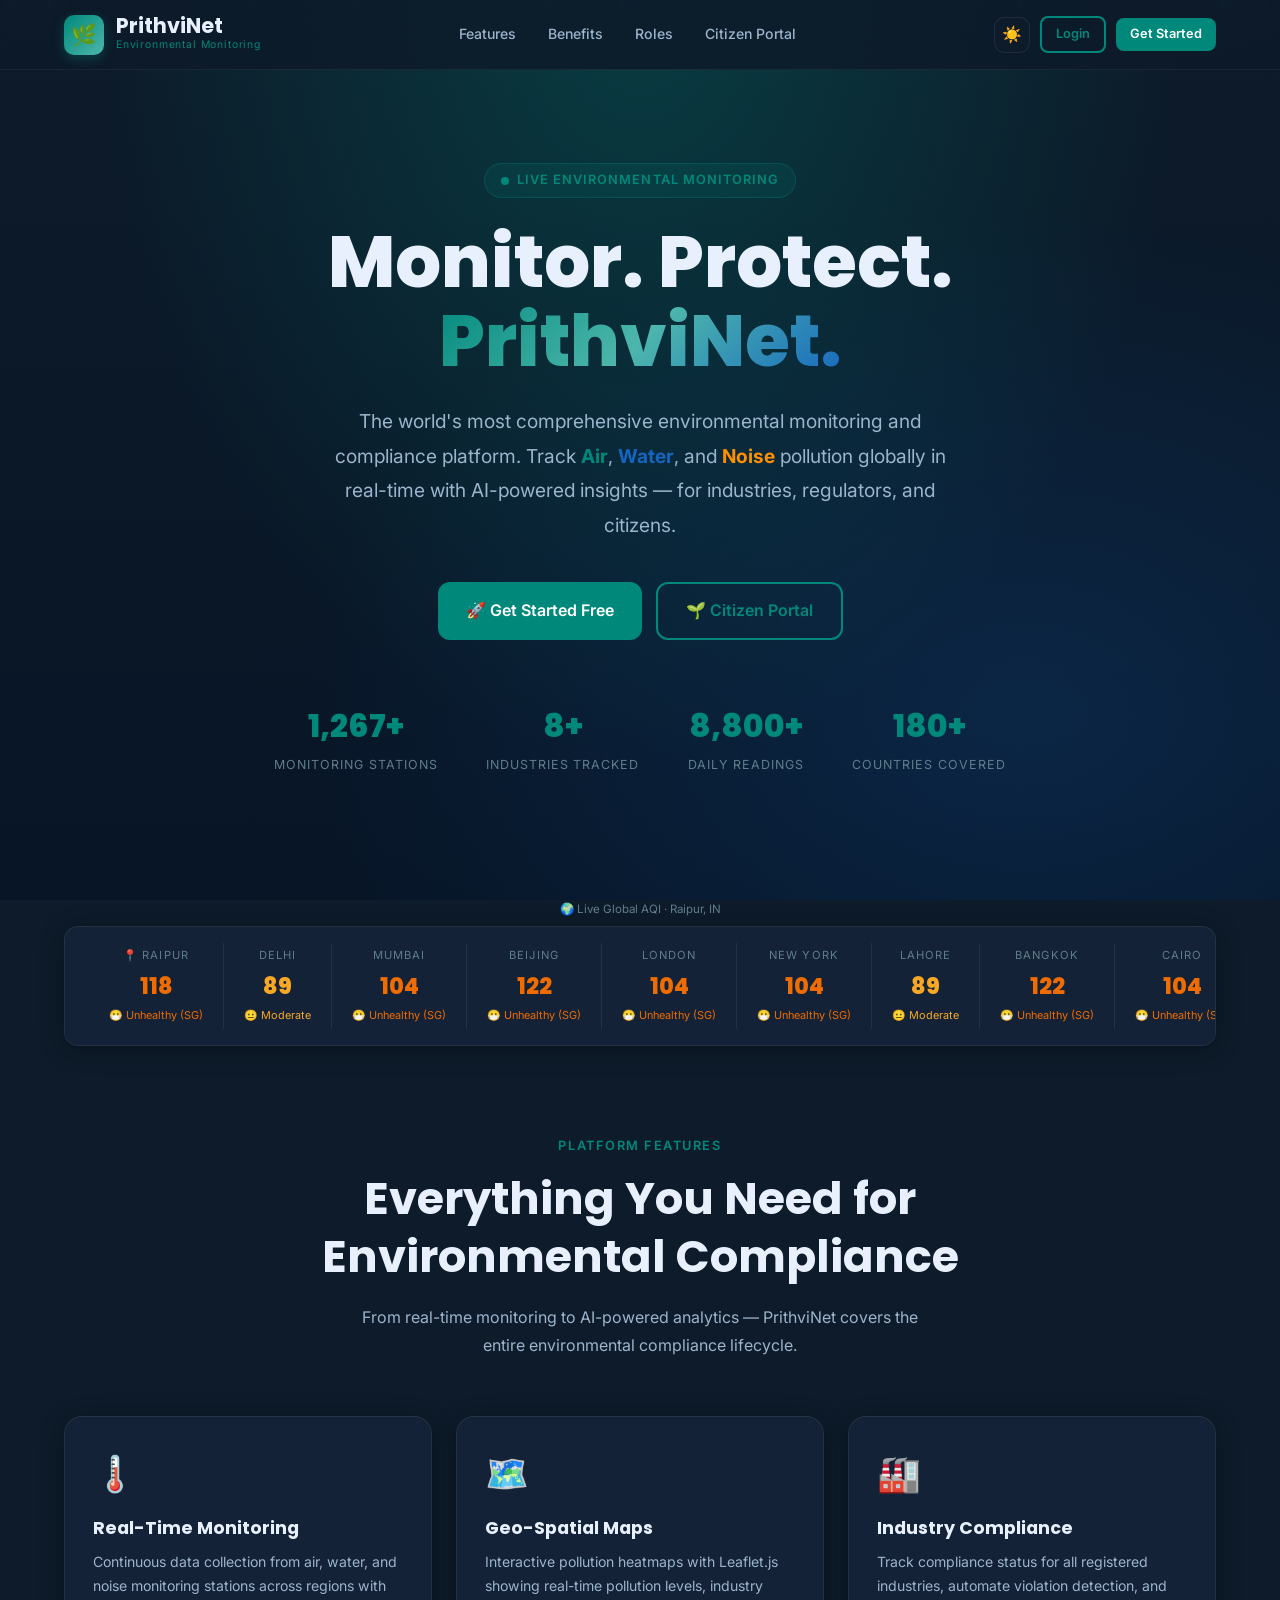
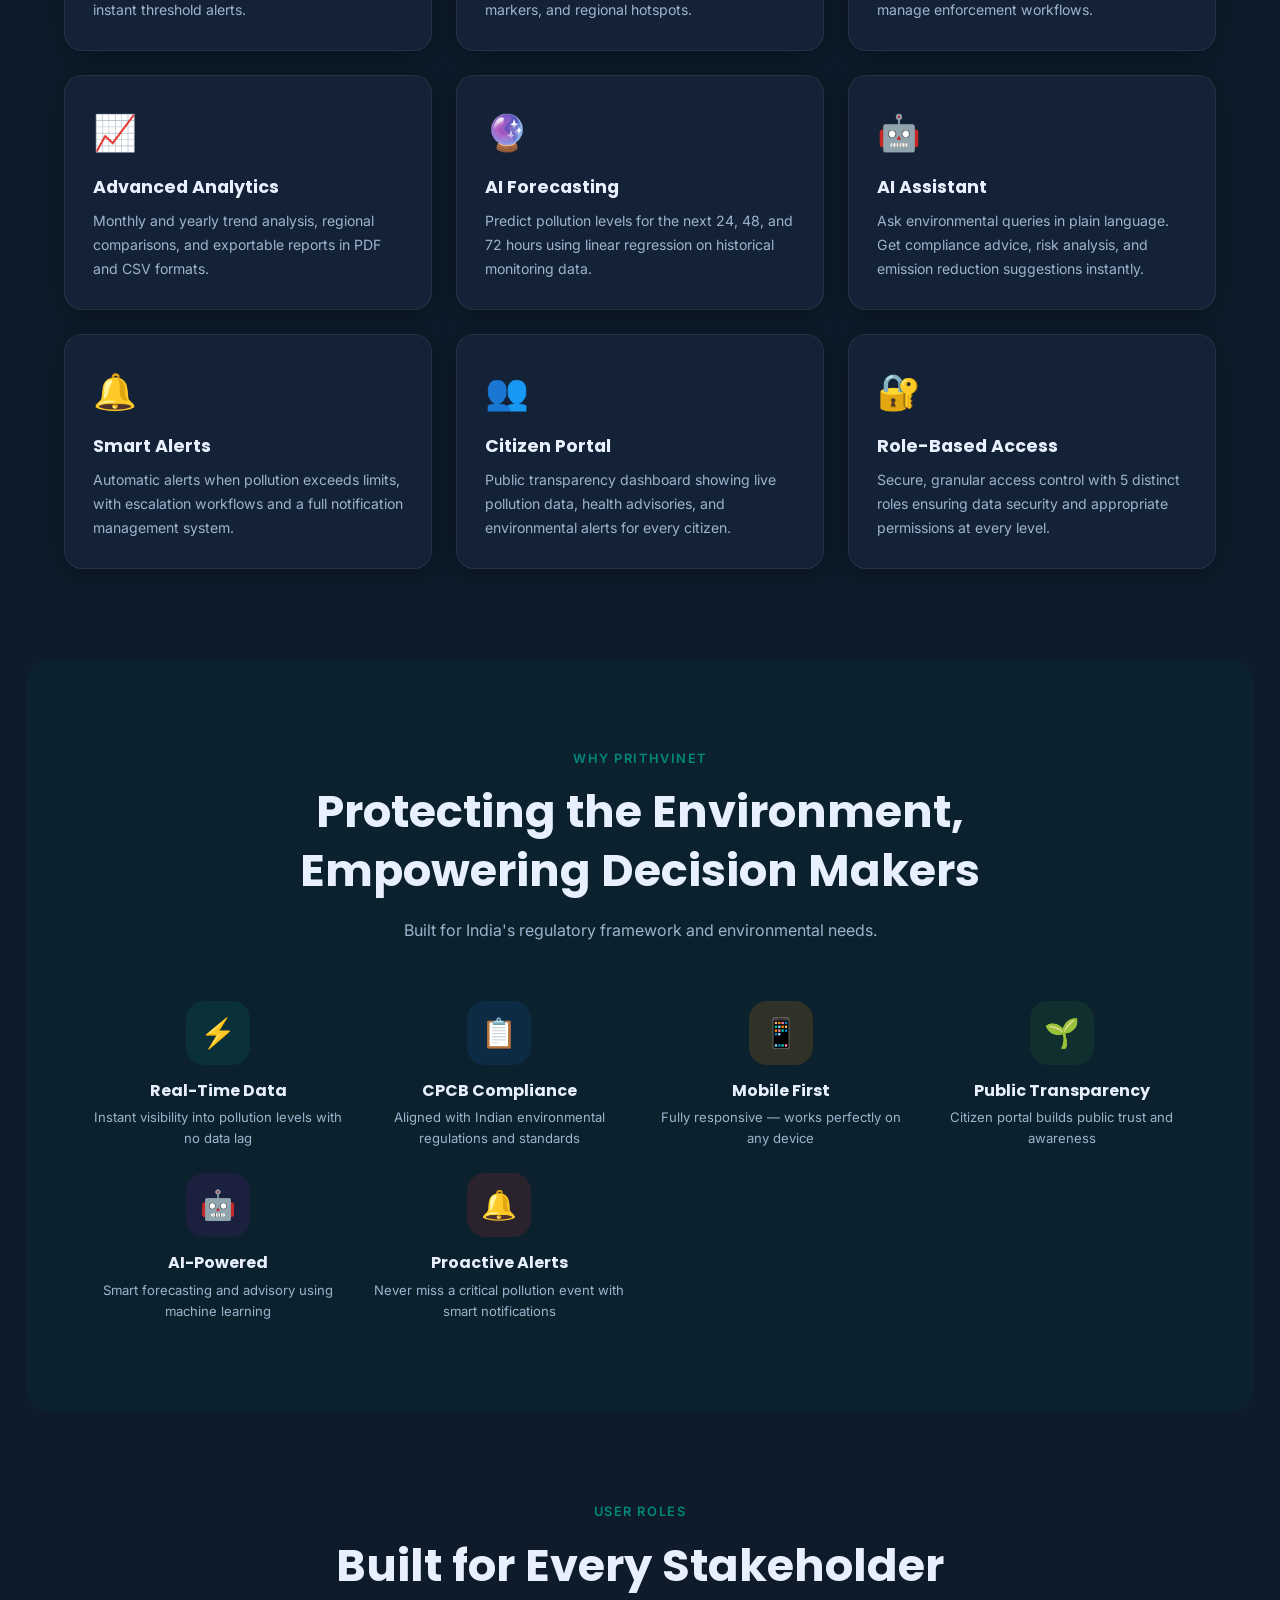
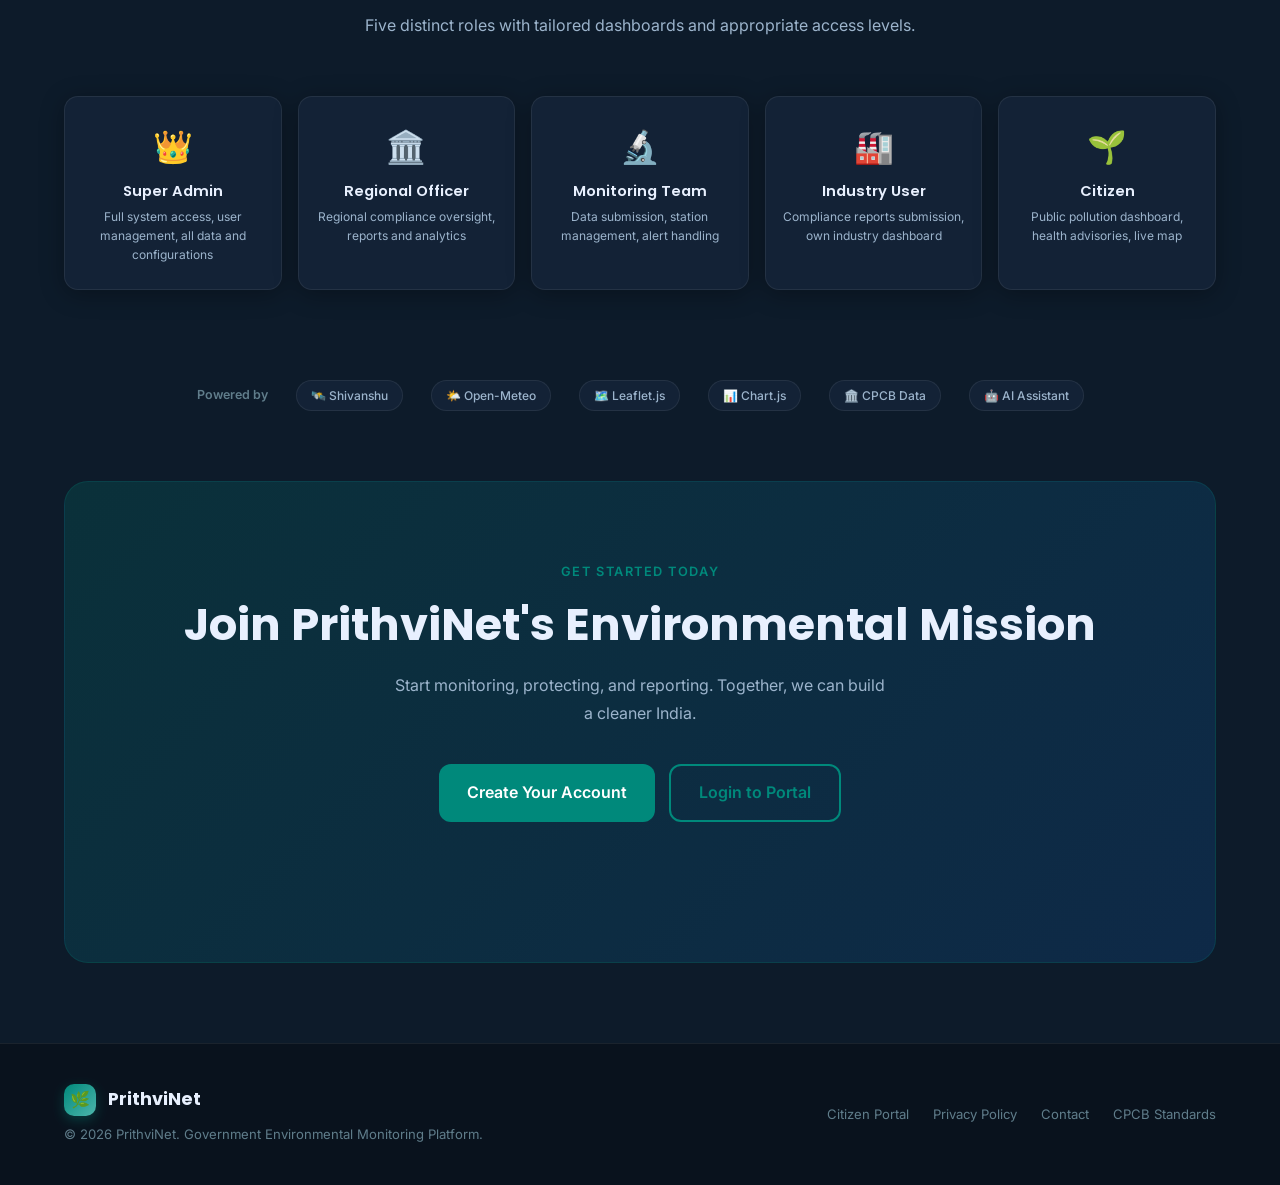
==== commit b55e5ca6: "update index" ====
--- a/index.html
+++ b/index.html
@@ -351,7 +351,7 @@
   <!-- Tech strip -->
   <div class="tech-strip">
     <span style="font-weight:600;color:var(--text-muted)">Powered by</span>
-    <span class="tech-pill">🛰️ WAQI API</span>
+    <span class="tech-pill">🛰️ Shivanshu</span>
     <span class="tech-pill">🌤️ Open-Meteo</span>
     <span class="tech-pill">🗺️ Leaflet.js</span>
     <span class="tech-pill">📊 Chart.js</span>
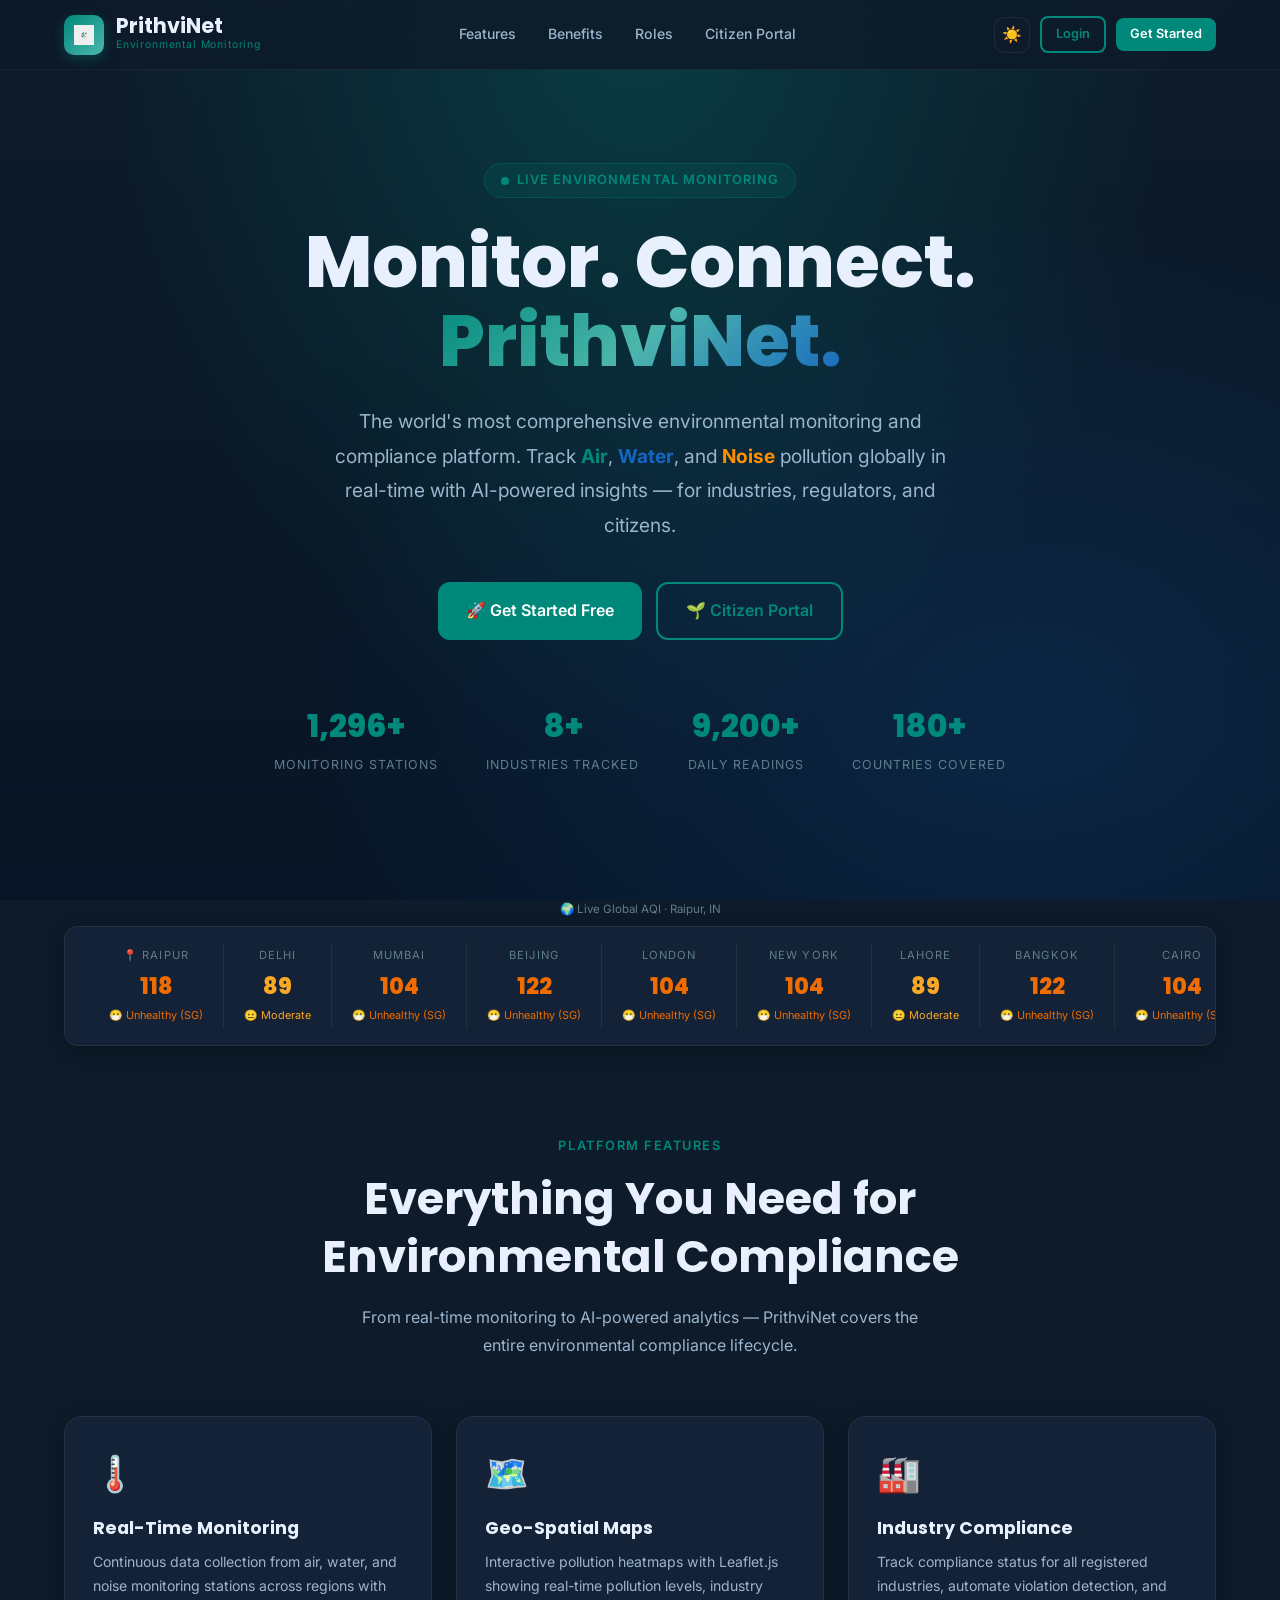
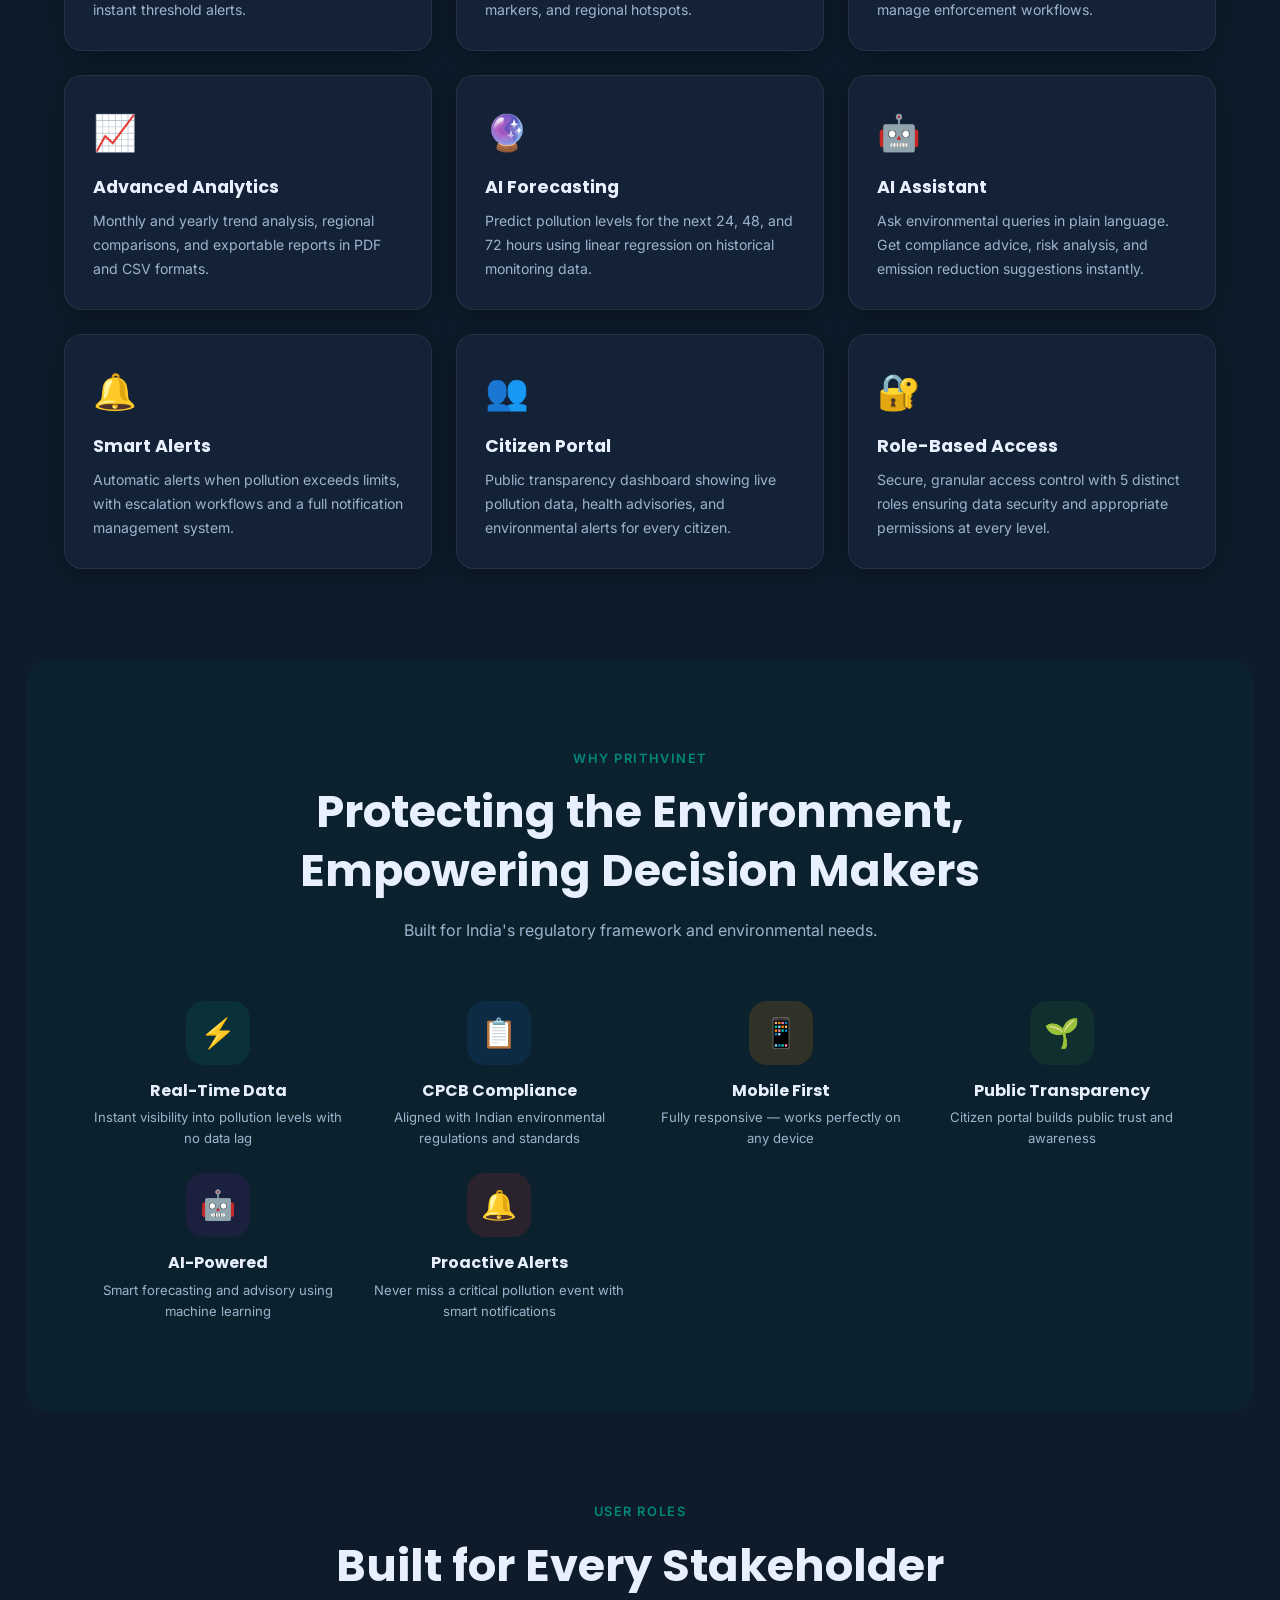
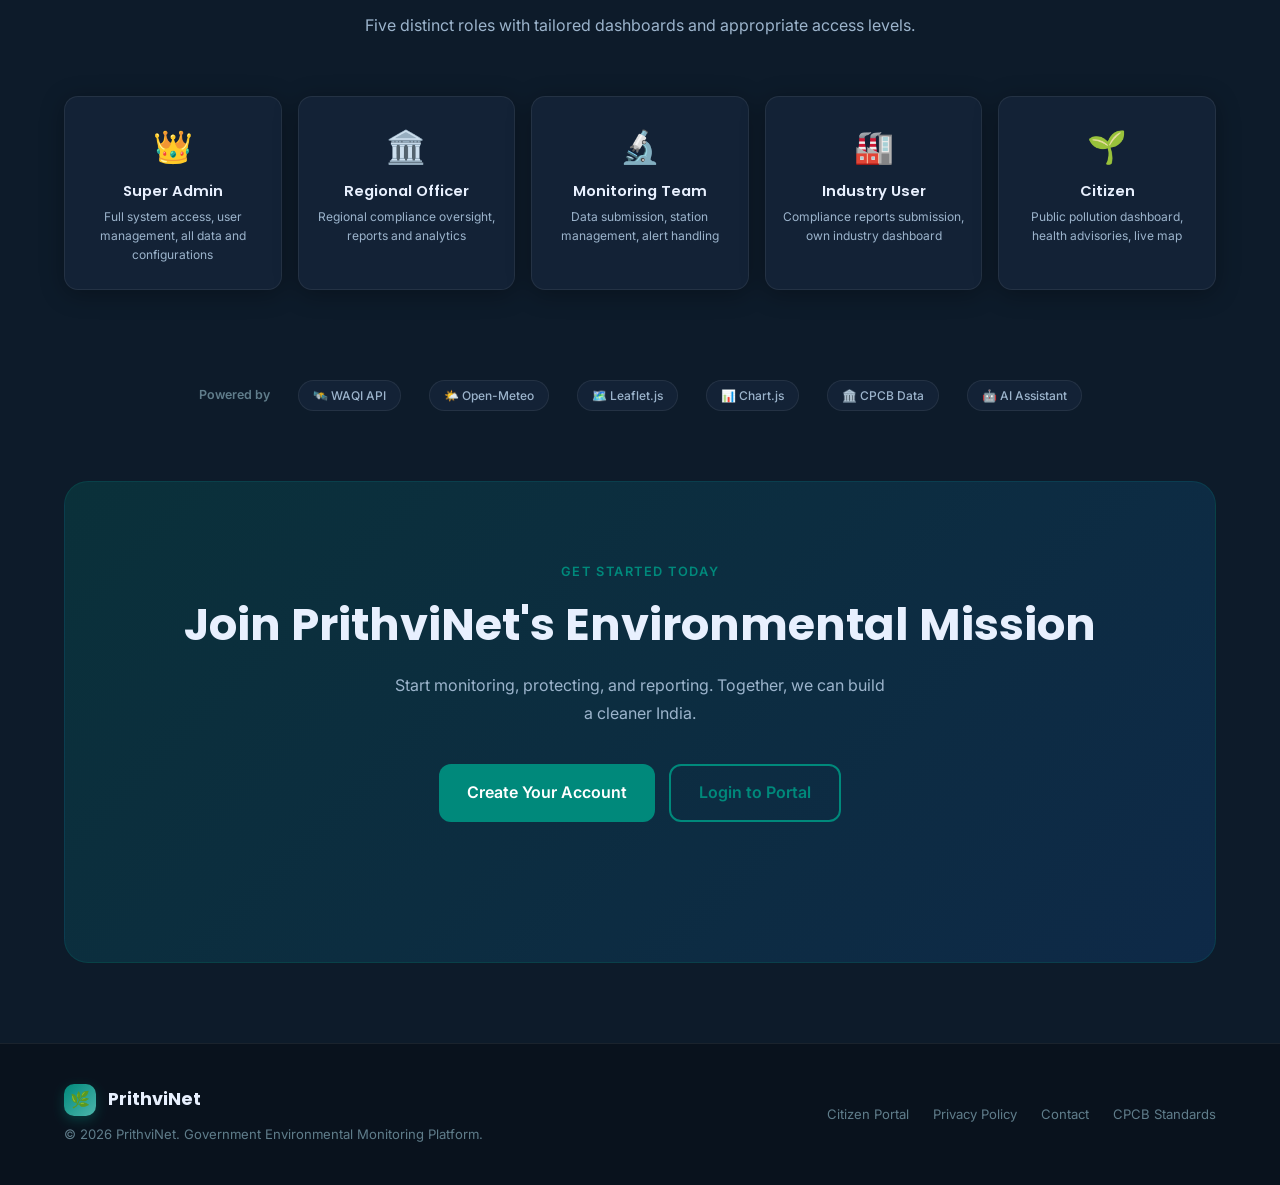
==== commit 02f9ad5f: "update index" ====
--- a/index.html
+++ b/index.html
@@ -6,6 +6,8 @@
   <title>PrithviNet – Smart Environmental Monitoring Platform</title>
   <meta name="description" content="PrithviNet is India's advanced environmental monitoring and compliance platform tracking Air, Water, and Noise pollution in real-time."/>
   <link rel="stylesheet" href="assets/css/custom.css"/>
+  <link rel="icon" type="image/png" href="assets/image/logo.png">
+
   <style>
     :root { --nav-h: 70px; }
 
@@ -250,7 +252,7 @@
   <nav class="land-nav" id="land-nav">
     <!-- Logo → clicks to home -->
     <a href="./index.html" class="land-logo" aria-label="PrithviNet Home">
-      <div class="logo-icon">🌿</div>
+      <div class="logo-icon"><img src="assets/image/logo3.png" alt="image" height="20px" width="20px"></div>
       <div>
         <h1>PrithviNet</h1>
         <span>Environmental Monitoring</span>
@@ -280,7 +282,7 @@
     <div class="hero-particles" id="particles"></div>
     <div class="hero-content">
       <div class="hero-eyebrow"><span class="hero-eyebrow-dot"></span>Live Environmental Monitoring</div>
-      <h1>Monitor. Protect.<br/><span class="gradient-text">PrithviNet.</span></h1>
+      <h1>Monitor. Connect.<br/><span class="gradient-text">PrithviNet.</span></h1>
       <p>The world's most comprehensive environmental monitoring and compliance platform. Track <strong style="color:#00897B">Air</strong>, <strong style="color:#1565C0">Water</strong>, and <strong style="color:#FF8F00">Noise</strong> pollution globally in real-time with AI-powered insights — for industries, regulators, and citizens.</p>
       <div class="hero-cta">
         <a href="signup.html" class="btn btn-primary btn-lg">🚀 Get Started Free</a>
@@ -351,7 +353,7 @@
   <!-- Tech strip -->
   <div class="tech-strip">
     <span style="font-weight:600;color:var(--text-muted)">Powered by</span>
-    <span class="tech-pill">🛰️ Shivanshu</span>
+    <span class="tech-pill">🛰️ WAQI API</span>
     <span class="tech-pill">🌤️ Open-Meteo</span>
     <span class="tech-pill">🗺️ Leaflet.js</span>
     <span class="tech-pill">📊 Chart.js</span>
--- a/assets/css/custom.css
+++ b/assets/css/custom.css
@@ -85,7 +85,7 @@
 
 /* ========== Navbar ========== */
 .navbar {
-  position: fixed;
+  position:static;
   top: 0;
   left: var(--sidebar-width);
   right: 0;
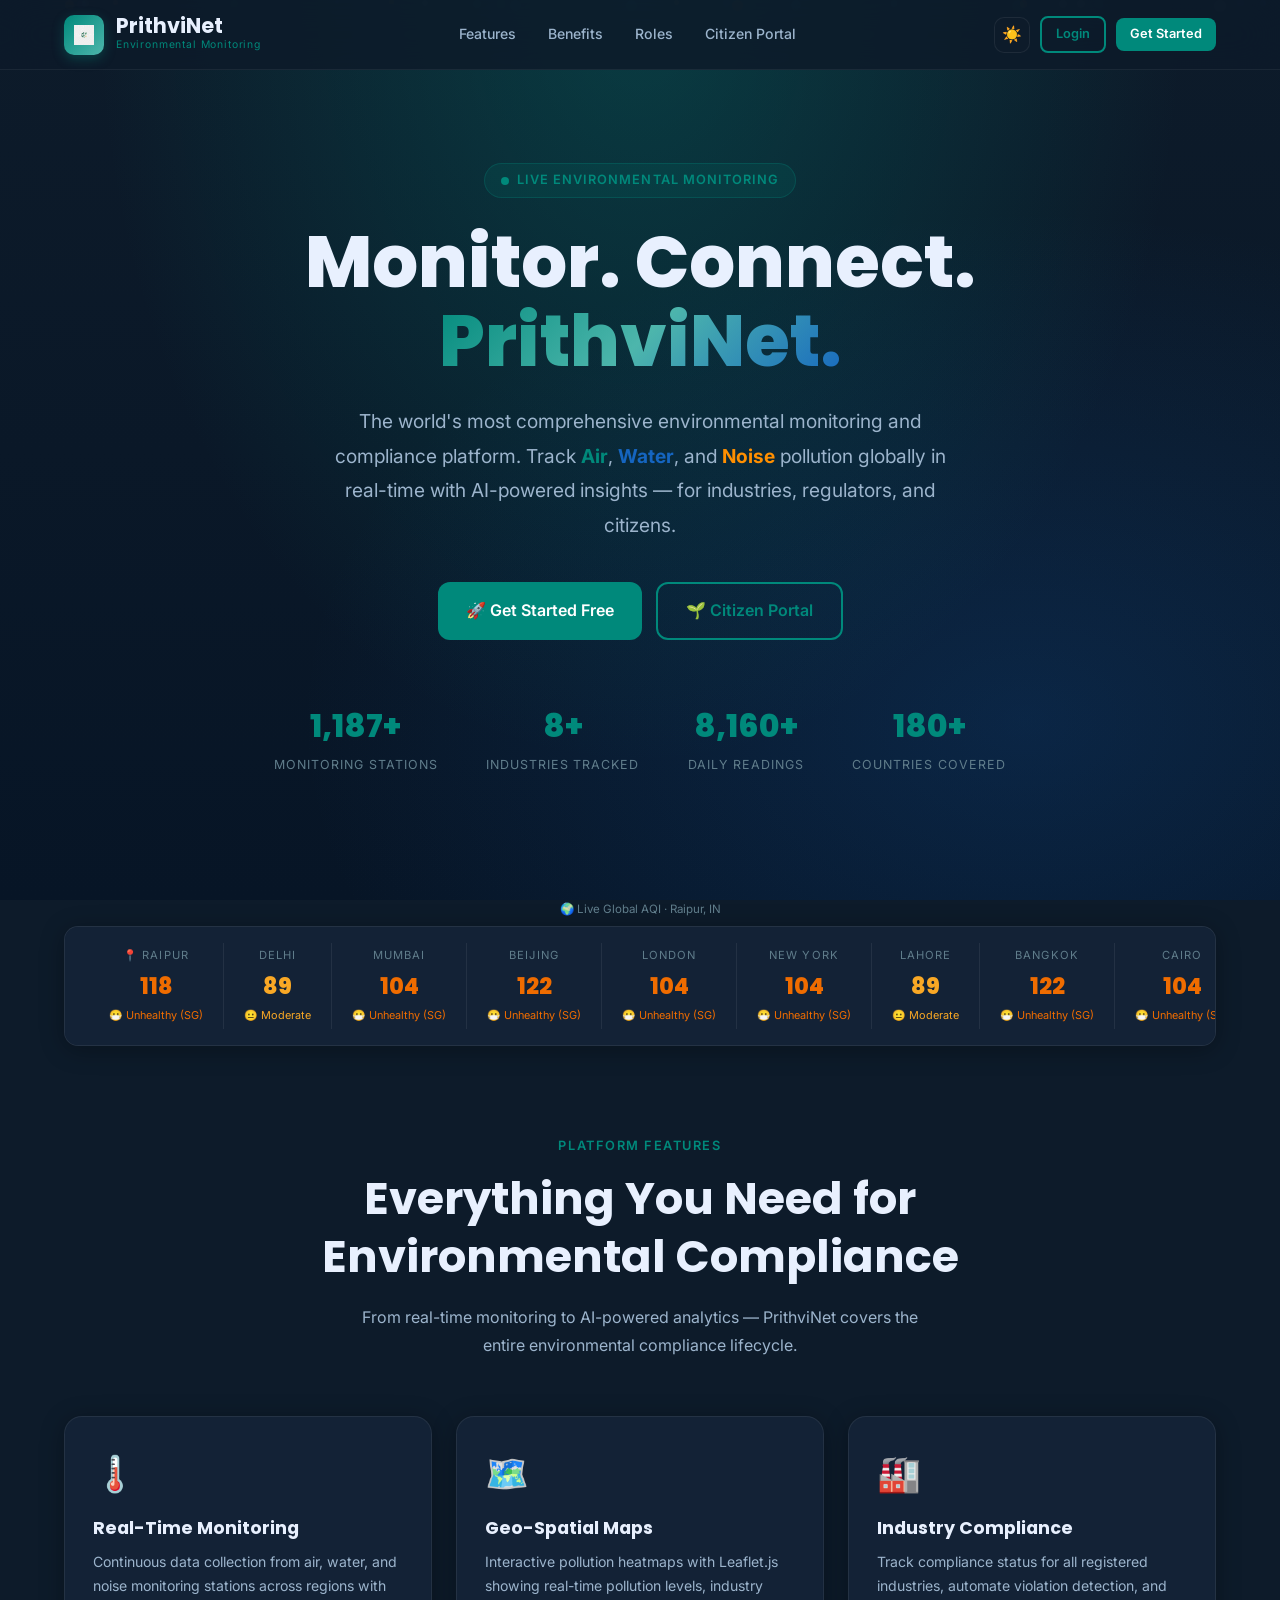
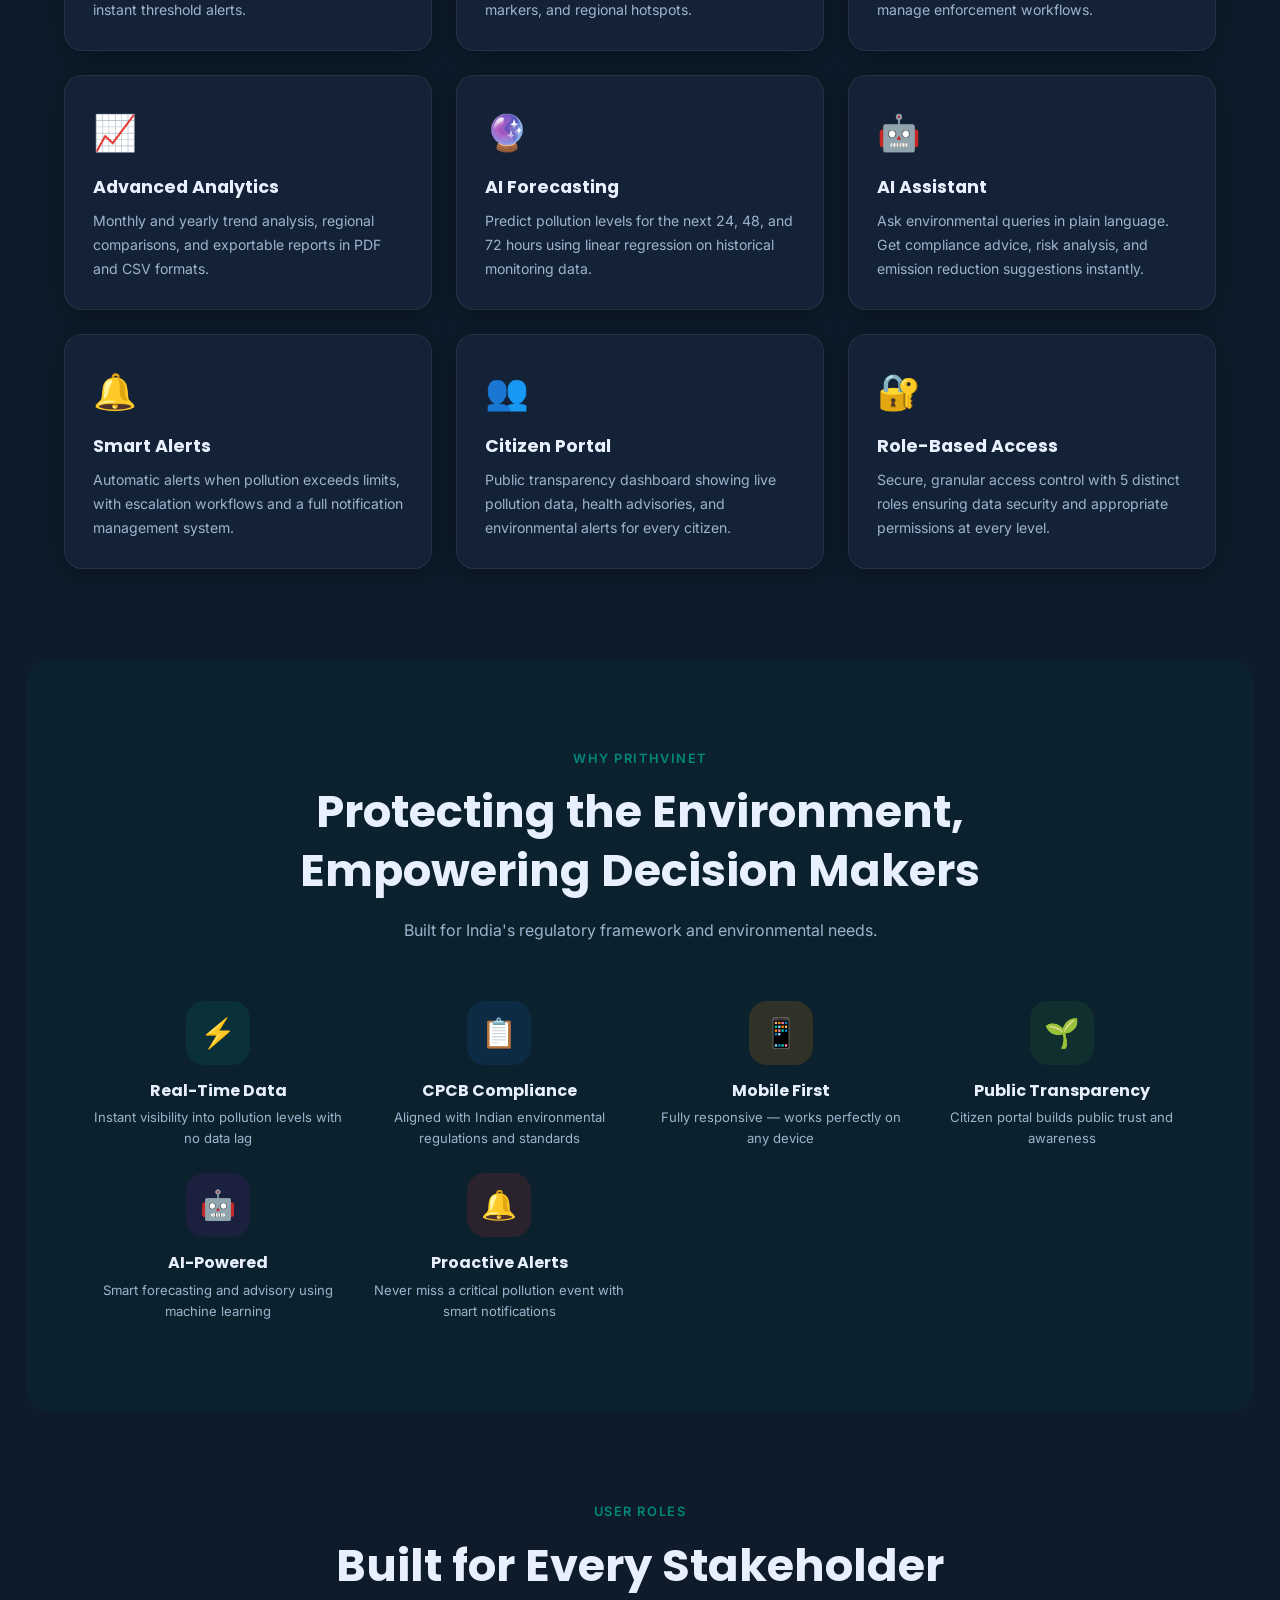
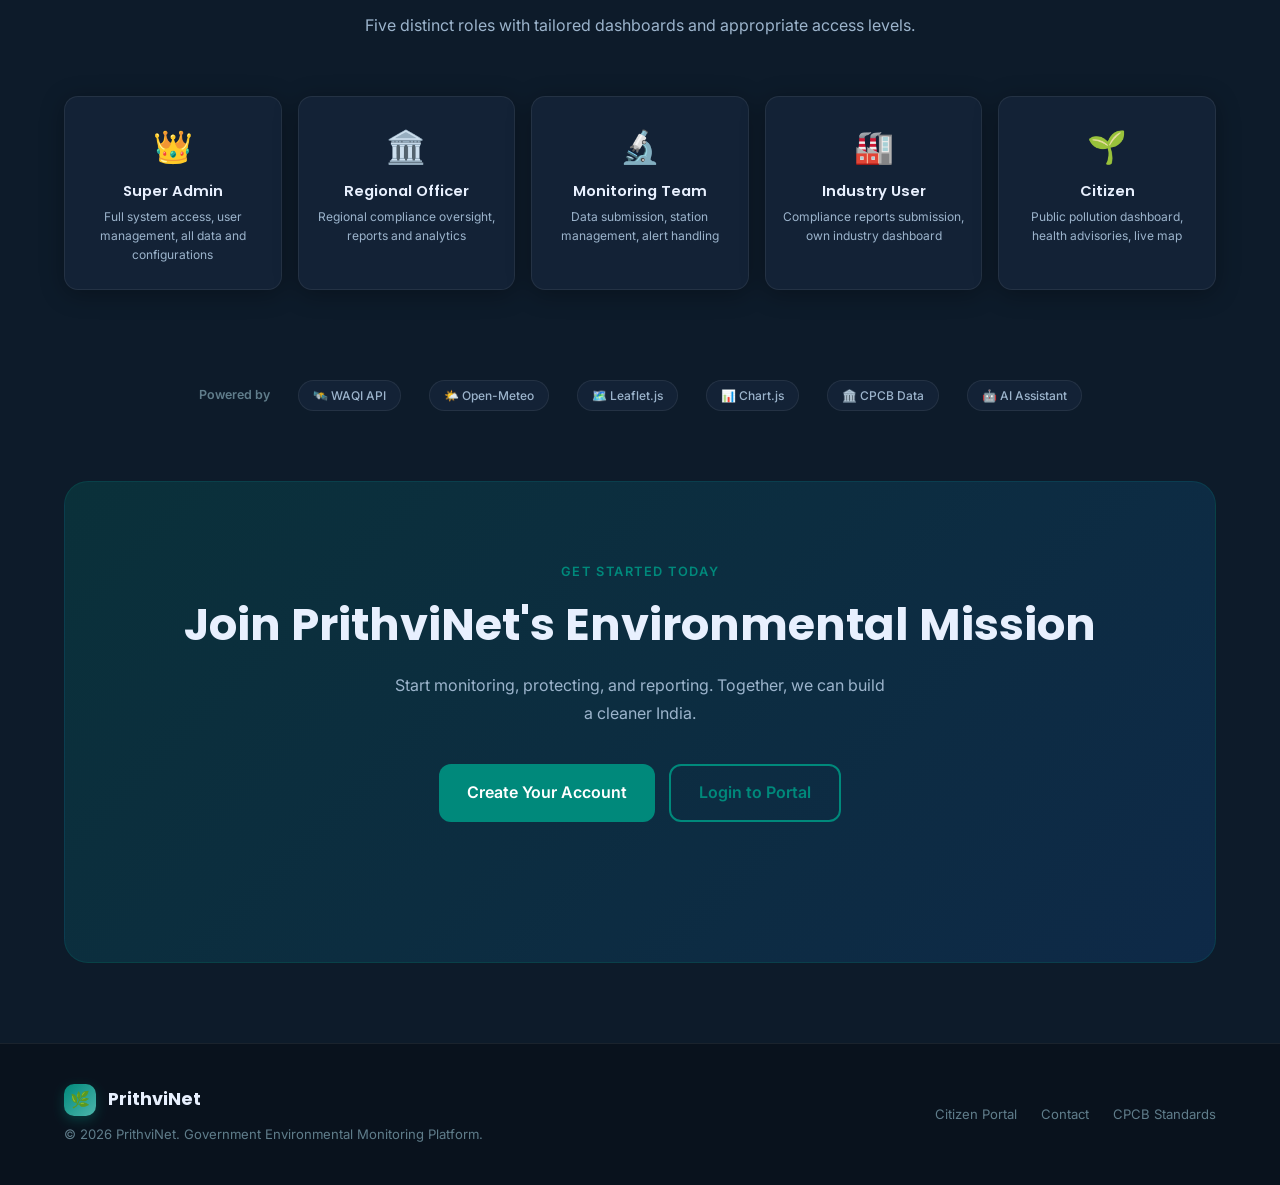
==== commit ab8a44db: "add footer" ====
--- a/index.html
+++ b/index.html
@@ -385,9 +385,11 @@
     </div>
     <div class="footer-links">
       <a href="citizen.html">Citizen Portal</a>
-      <a href="#">Privacy Policy</a>
-      <a href="#">Contact</a>
-      <a href="#">CPCB Standards</a>
+      <!-- <a href="#">Privacy Policy</a> -->
+      <a href="https://cpcb.nic.in/contact-directory/" target="_blank">Contact</a>
+      <!-- <a href="#">CPCB Standards</a> -->
+      <a href="assets/pdfs/GeneralStandards.pdf" target="_blank" rel="noopener noreferrer">CPCB Standards</a>
+
     </div>
   </footer>
 
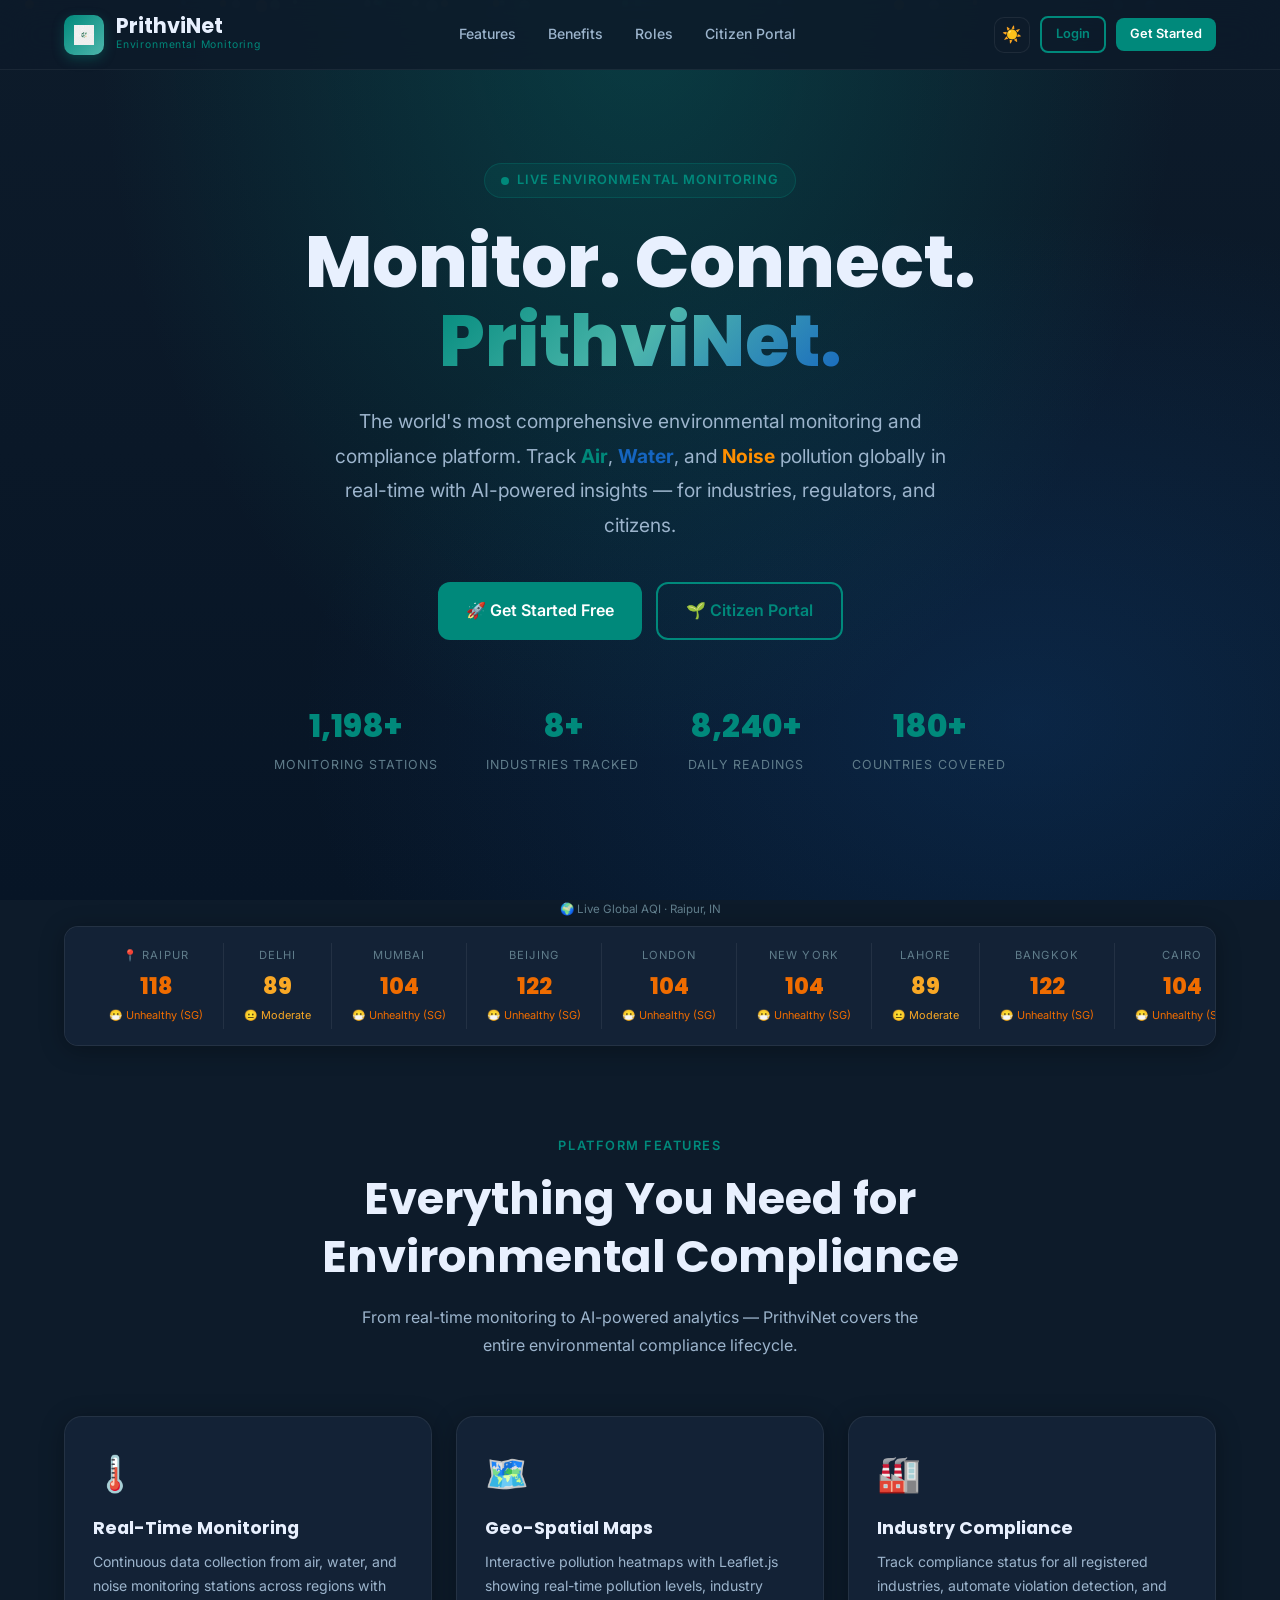
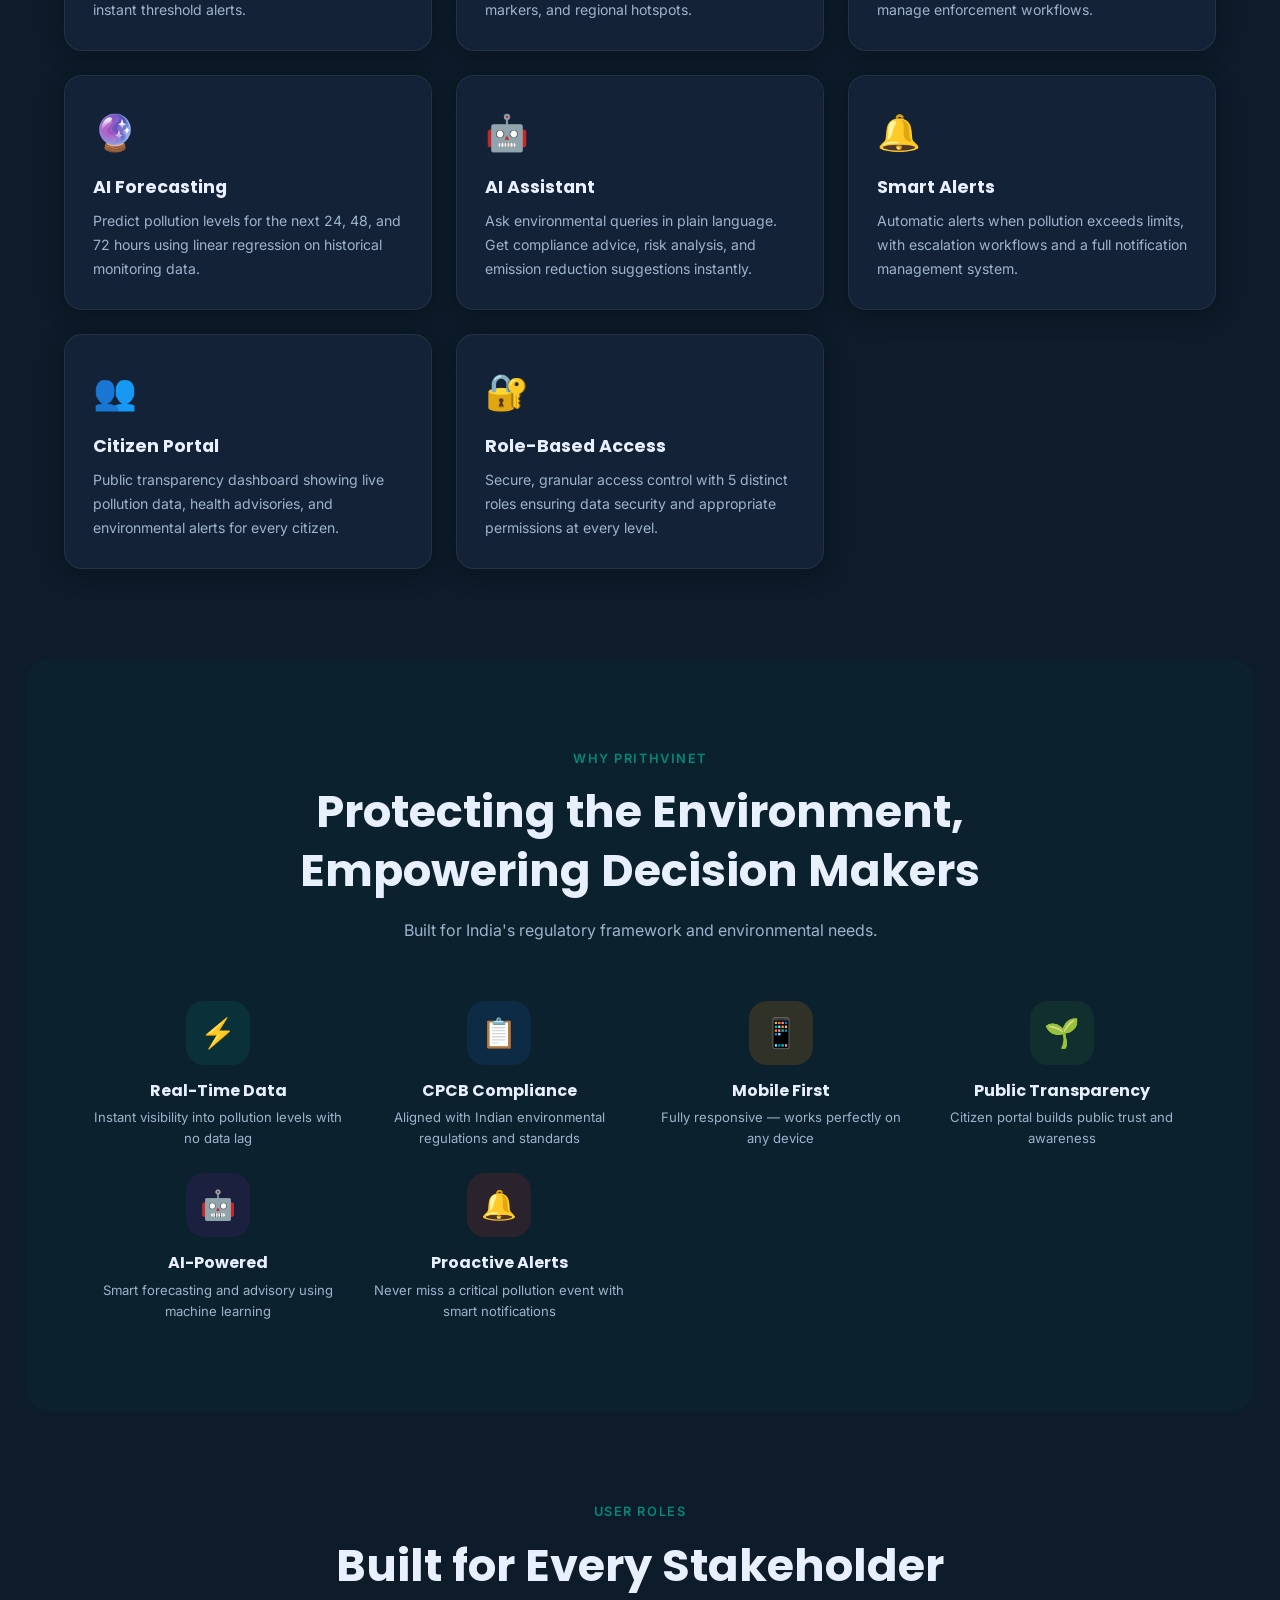
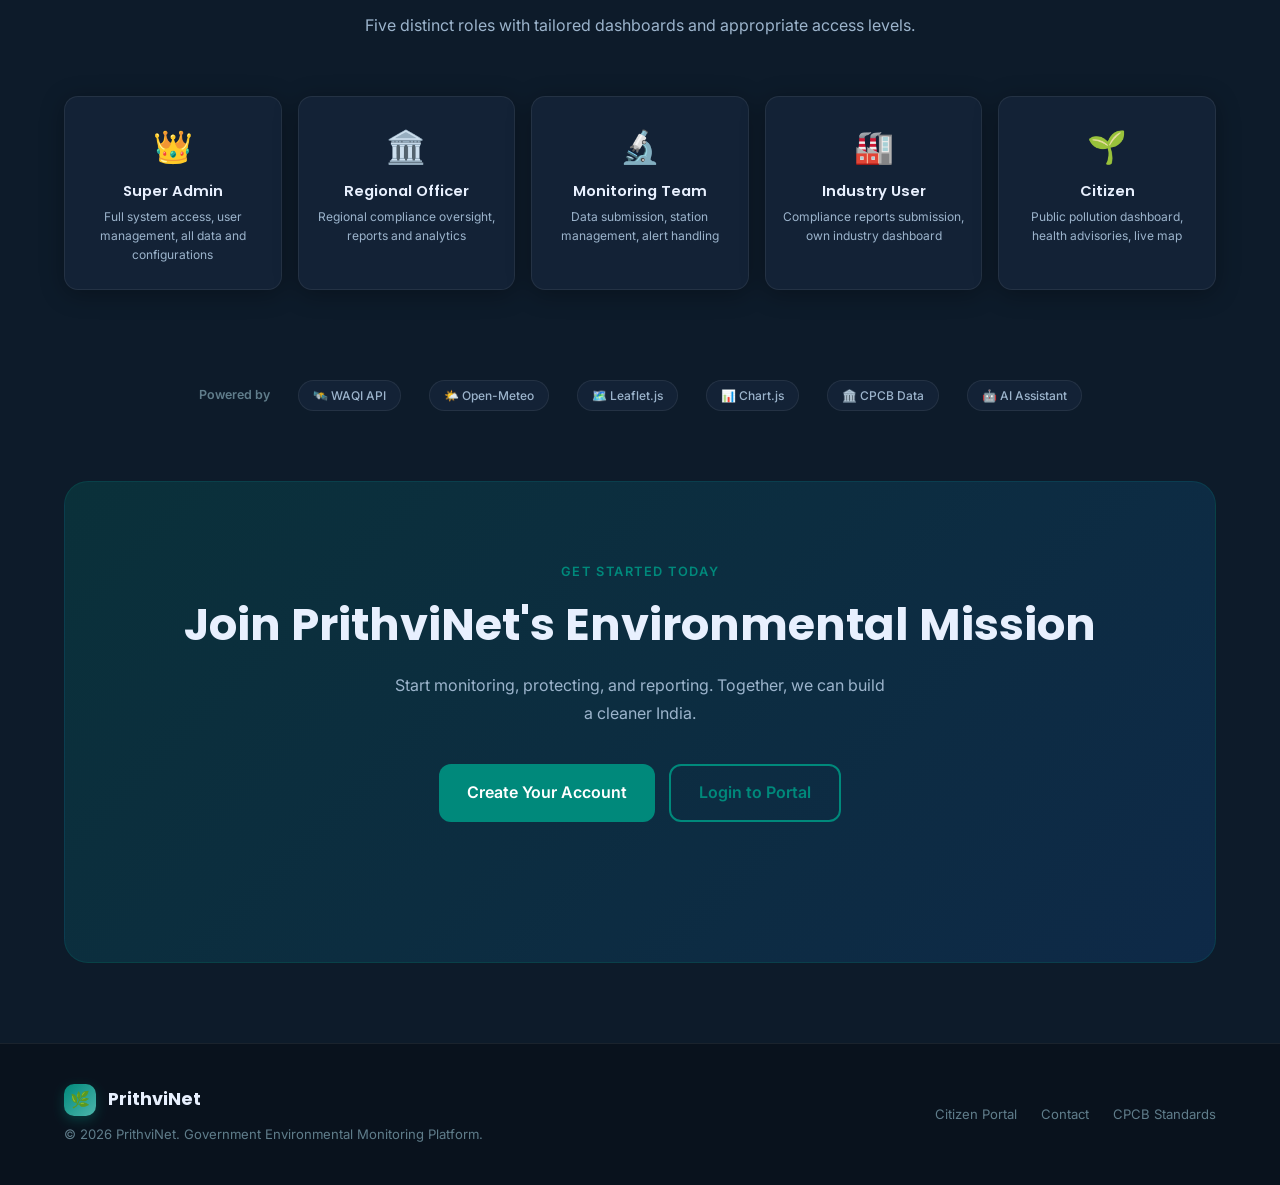
==== commit f13fa05b: "remove card" ====
--- a/index.html
+++ b/index.html
@@ -312,7 +312,7 @@
       <div class="feature-card fade-in"><div class="feature-icon">🌡️</div><h3>Real-Time Monitoring</h3><p>Continuous data collection from air, water, and noise monitoring stations across regions with instant threshold alerts.</p></div>
       <div class="feature-card fade-in fade-in-1"><div class="feature-icon">🗺️</div><h3>Geo-Spatial Maps</h3><p>Interactive pollution heatmaps with Leaflet.js showing real-time pollution levels, industry markers, and regional hotspots.</p></div>
       <div class="feature-card fade-in fade-in-2"><div class="feature-icon">🏭</div><h3>Industry Compliance</h3><p>Track compliance status for all registered industries, automate violation detection, and manage enforcement workflows.</p></div>
-      <div class="feature-card fade-in fade-in-3"><div class="feature-icon">📈</div><h3>Advanced Analytics</h3><p>Monthly and yearly trend analysis, regional comparisons, and exportable reports in PDF and CSV formats.</p></div>
+      <!-- <div class="feature-card fade-in fade-in-3"><div class="feature-icon">📈</div><h3>Advanced Analytics</h3><p>Monthly and yearly trend analysis, regional comparisons, and exportable reports in PDF and CSV formats.</p></div> -->
       <div class="feature-card fade-in fade-in-4"><div class="feature-icon">🔮</div><h3>AI Forecasting</h3><p>Predict pollution levels for the next 24, 48, and 72 hours using linear regression on historical monitoring data.</p></div>
       <div class="feature-card fade-in"><div class="feature-icon">🤖</div><h3>AI Assistant</h3><p>Ask environmental queries in plain language. Get compliance advice, risk analysis, and emission reduction suggestions instantly.</p></div>
       <div class="feature-card fade-in fade-in-1"><div class="feature-icon">🔔</div><h3>Smart Alerts</h3><p>Automatic alerts when pollution exceeds limits, with escalation workflows and a full notification management system.</p></div>
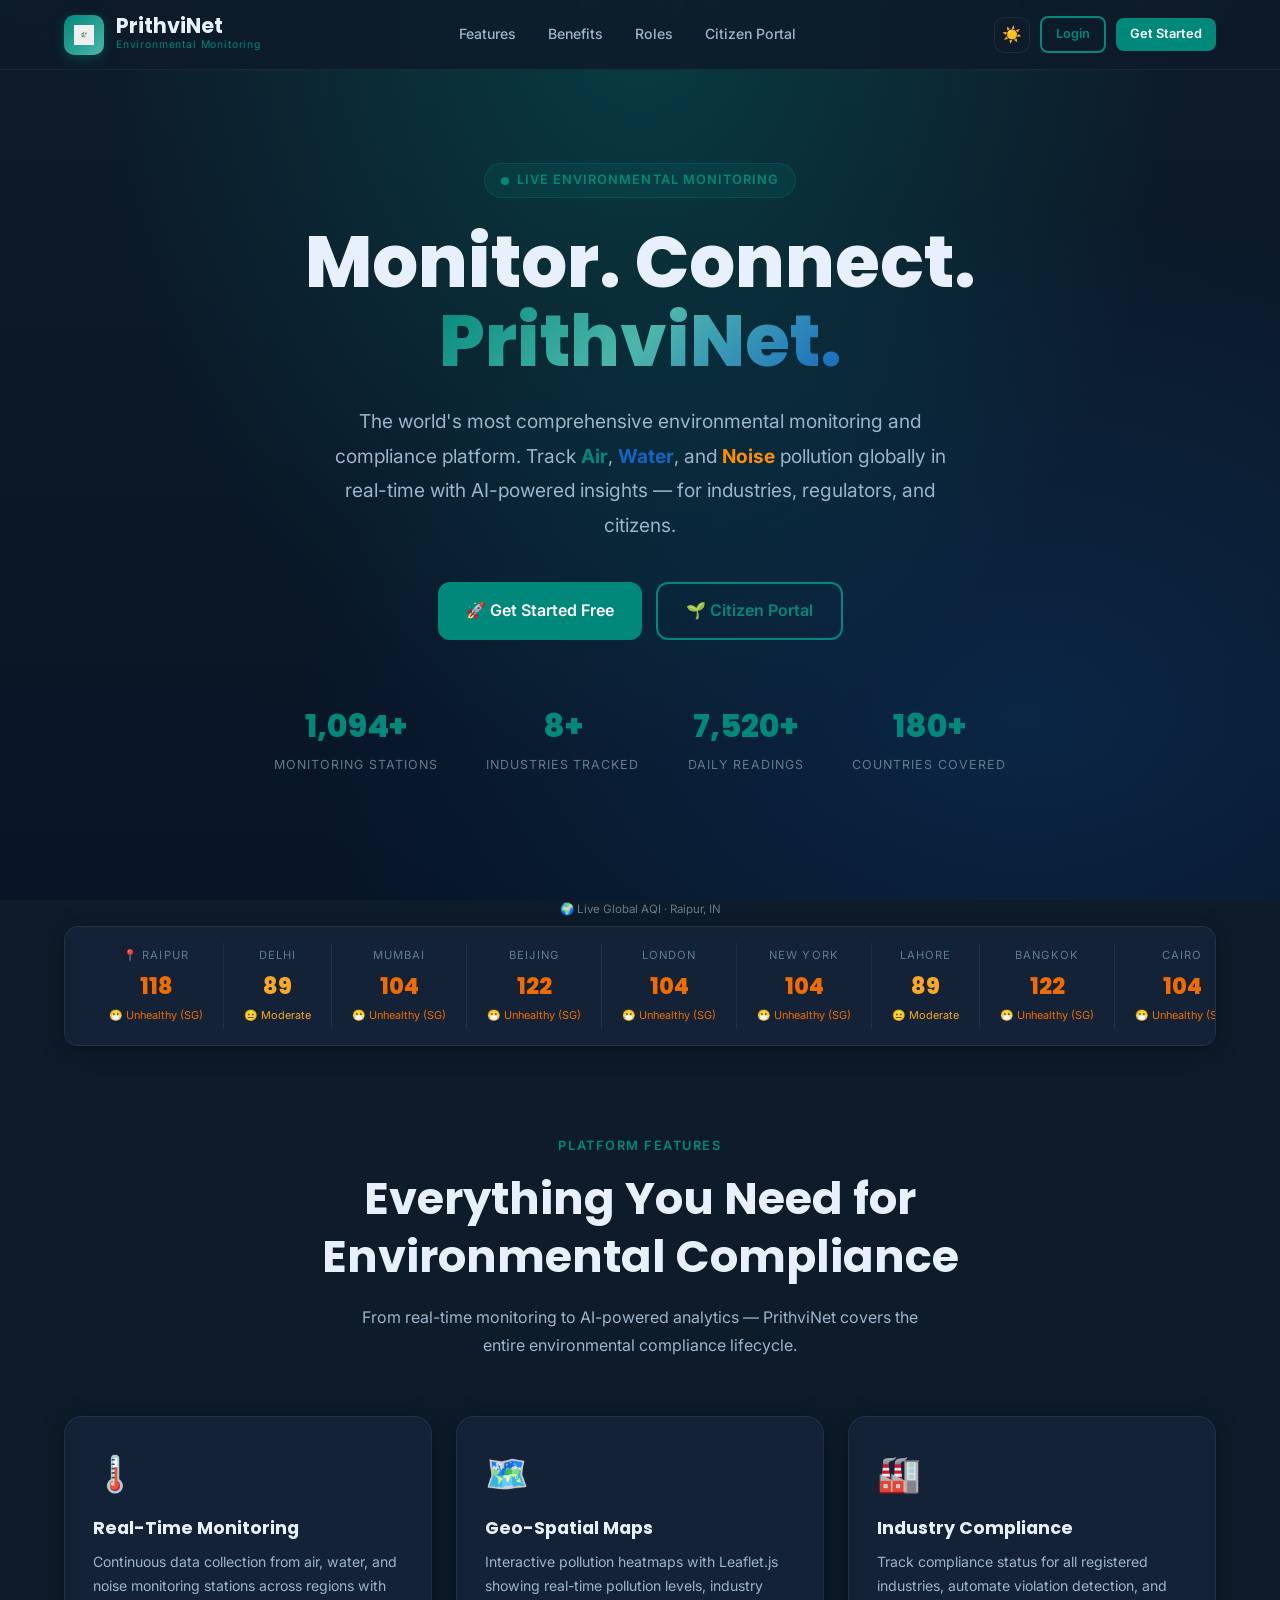
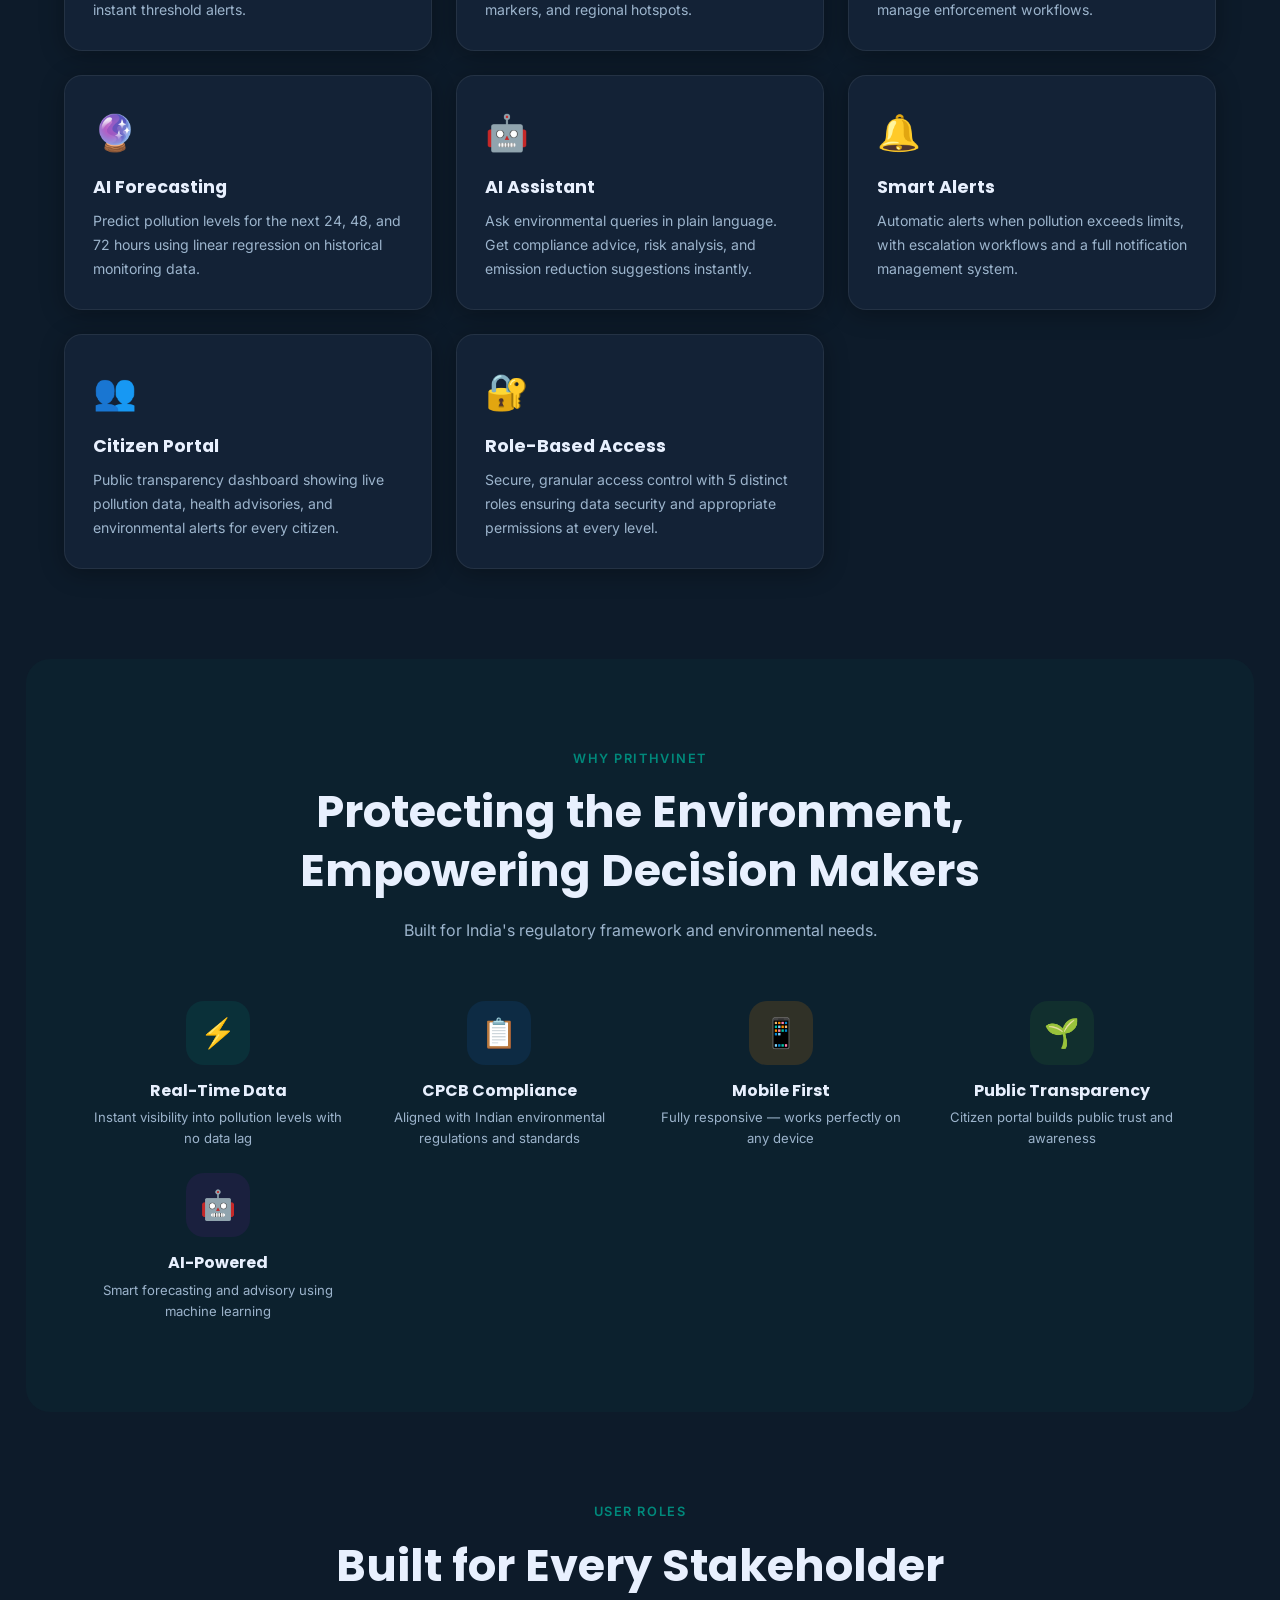
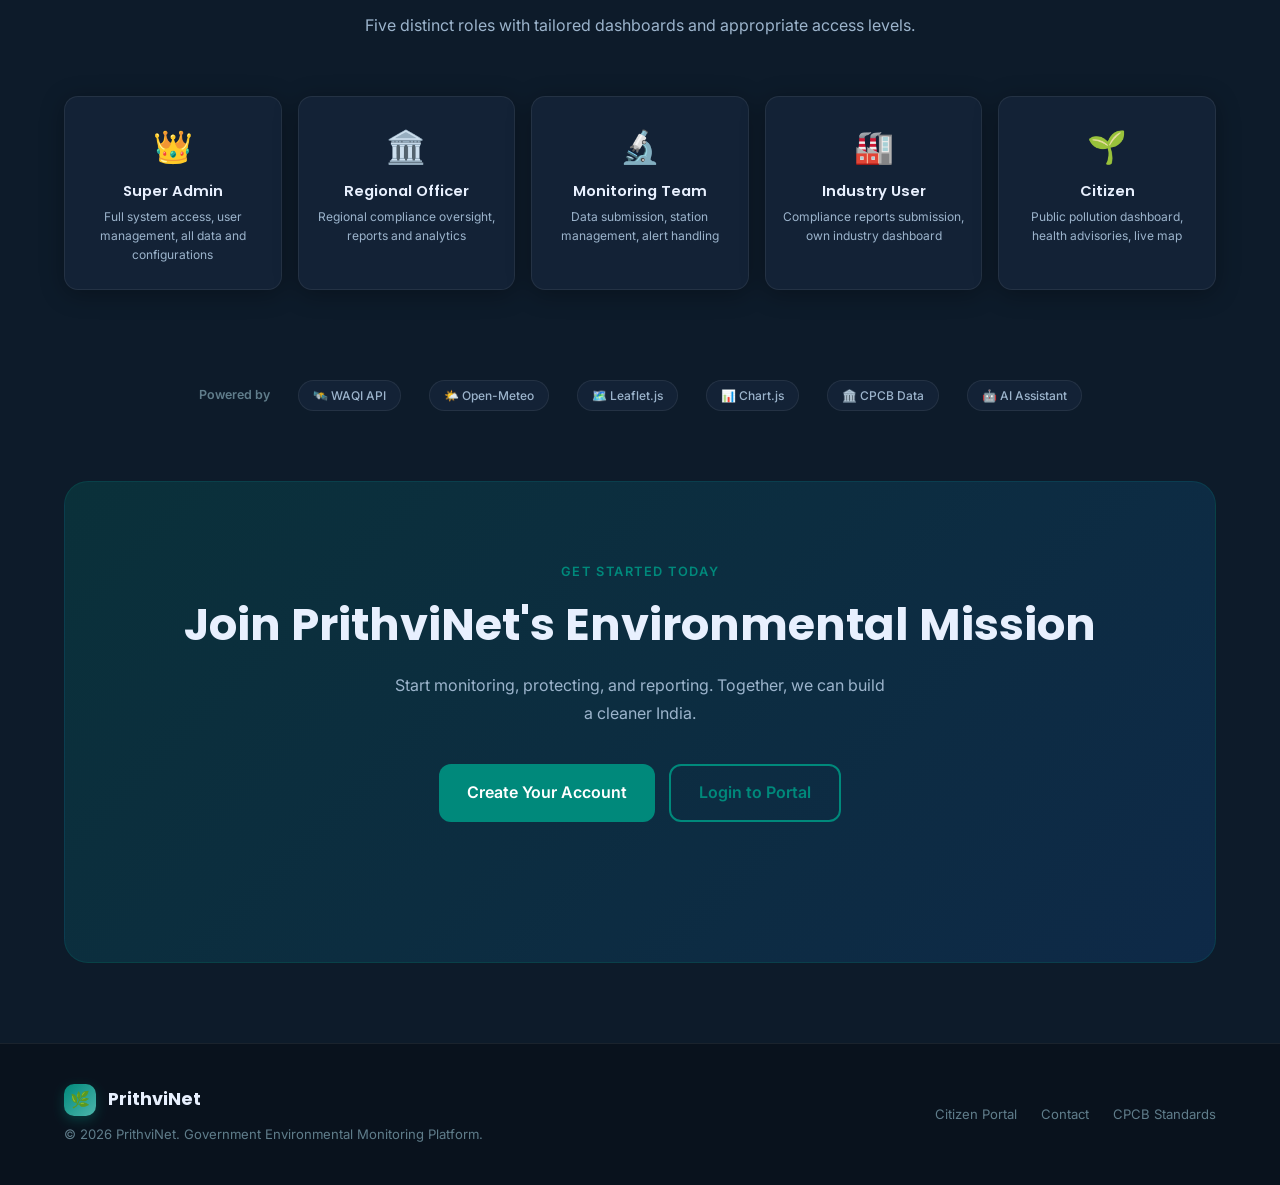
==== commit a83b24d8: "remove proactive alerts" ====
--- a/index.html
+++ b/index.html
@@ -332,7 +332,7 @@
       <div class="benefit-item"><div class="benefit-icon" style="background:rgba(255,143,0,0.15)">📱</div><h4>Mobile First</h4><p>Fully responsive — works perfectly on any device</p></div>
       <div class="benefit-item"><div class="benefit-icon" style="background:rgba(46,125,50,0.15)">🌱</div><h4>Public Transparency</h4><p>Citizen portal builds public trust and awareness</p></div>
       <div class="benefit-item"><div class="benefit-icon" style="background:rgba(106,27,154,0.15)">🤖</div><h4>AI-Powered</h4><p>Smart forecasting and advisory using machine learning</p></div>
-      <div class="benefit-item"><div class="benefit-icon" style="background:rgba(211,47,47,0.15)">🔔</div><h4>Proactive Alerts</h4><p>Never miss a critical pollution event with smart notifications</p></div>
+      <!-- <div class="benefit-item"><div class="benefit-icon" style="background:rgba(211,47,47,0.15)">🔔</div><h4>Proactive Alerts</h4><p>Never miss a critical pollution event with smart notifications</p></div> -->
     </div>
   </section>
 
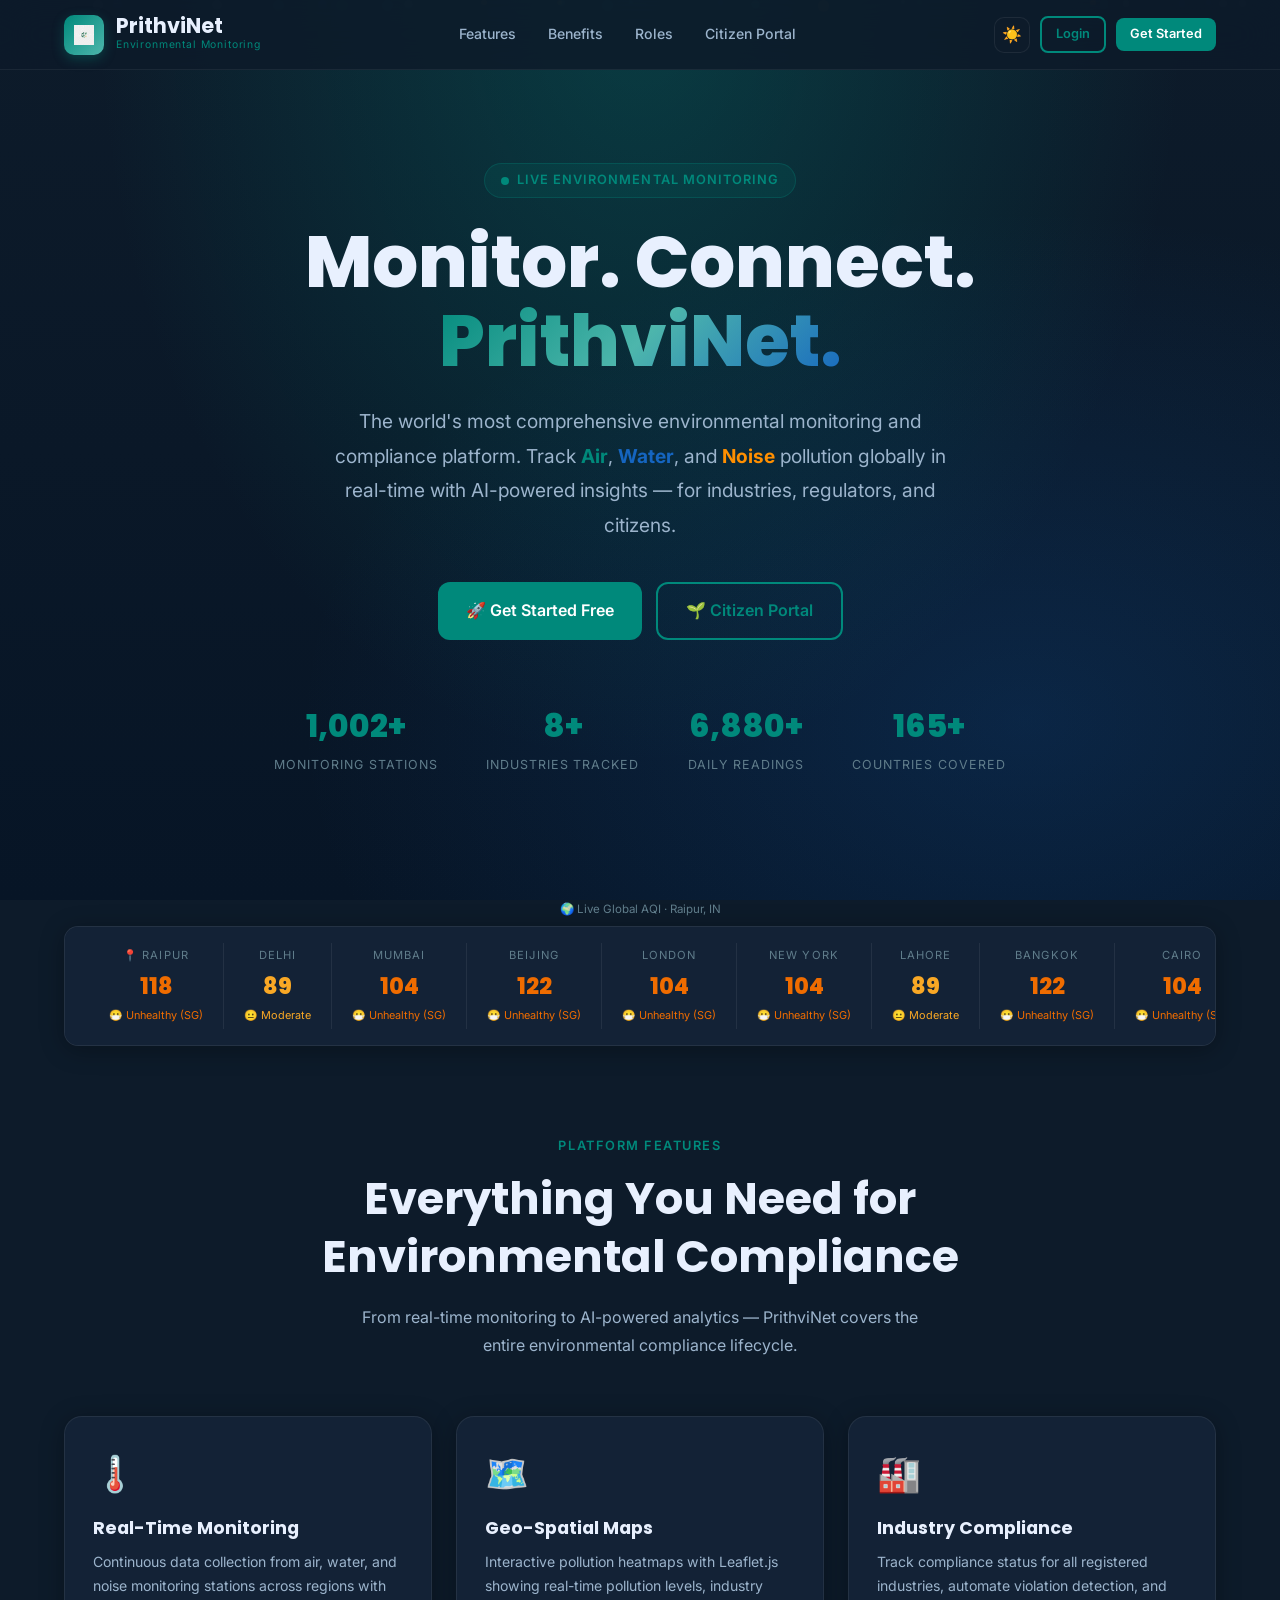
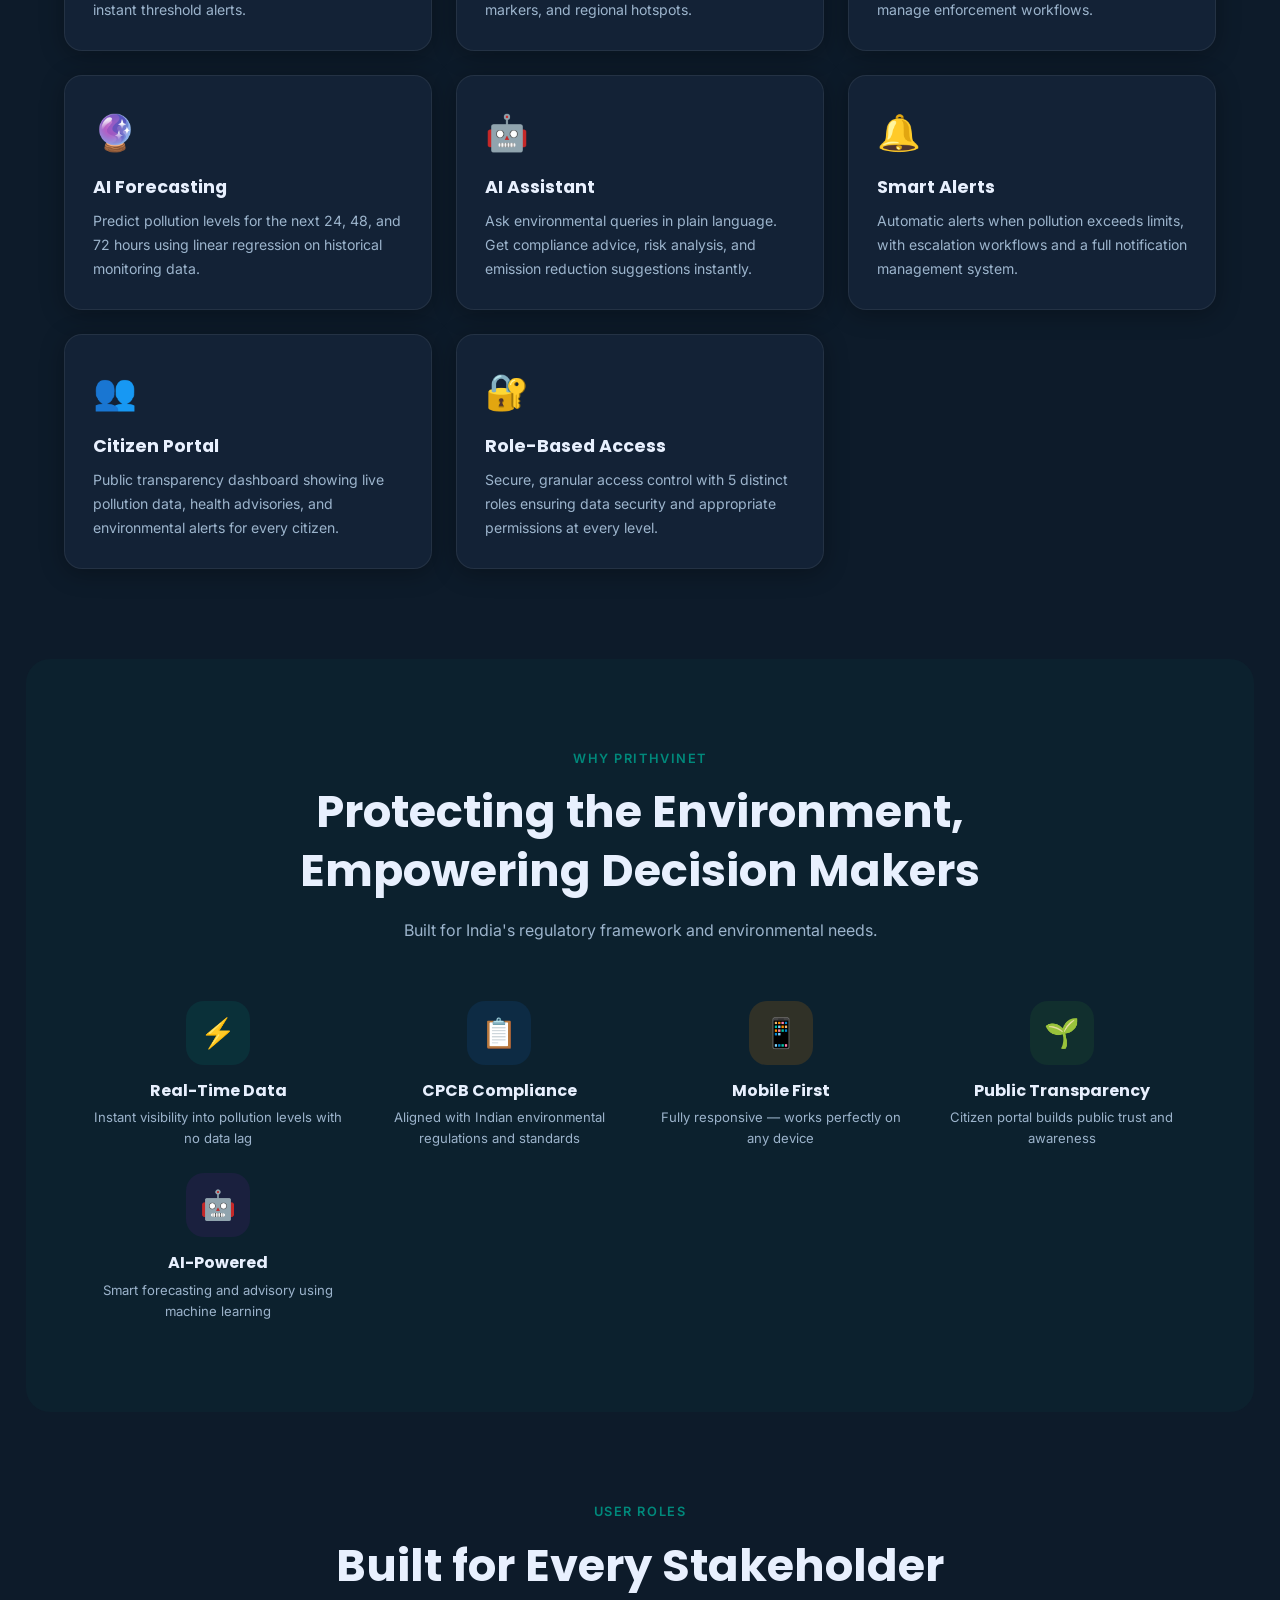
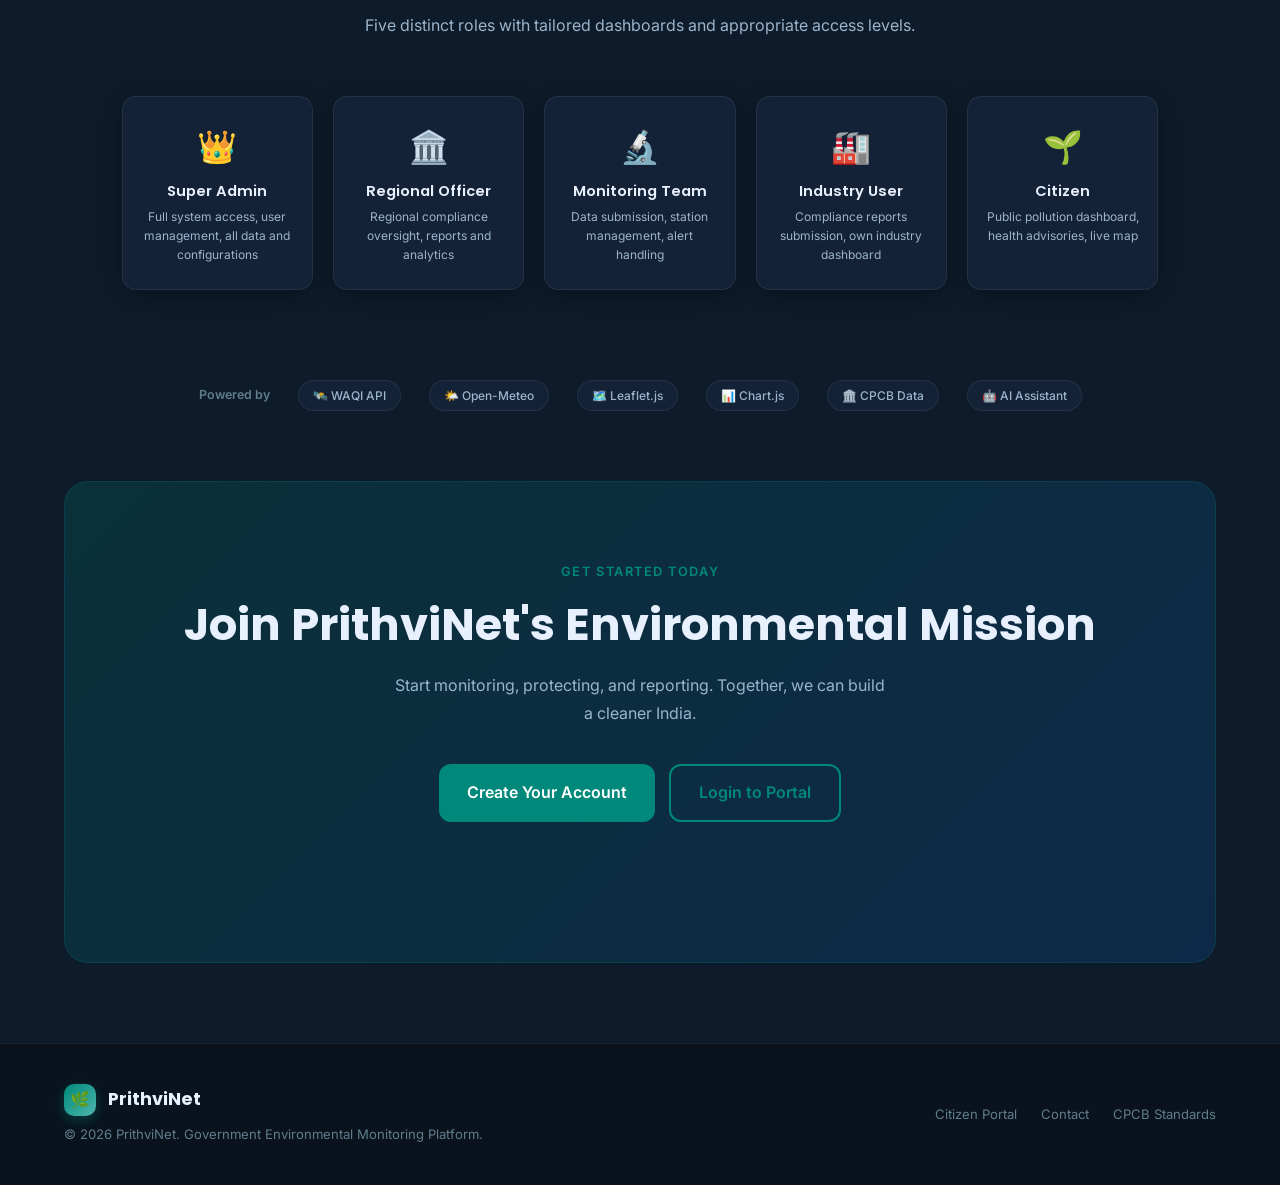
==== commit ad1f4176: "center user role div" ====
--- a/index.html
+++ b/index.html
@@ -188,7 +188,23 @@
     .benefit-item p { font-size: 0.82rem; color: var(--text-secondary); }
 
     /* ── Roles ── */
-    .roles-grid { display: grid; grid-template-columns: repeat(auto-fill, minmax(180px,1fr)); gap: 16px; }
+    
+    /* .roles-grid { display: grid; grid-template-columns: repeat(auto-fill, minmax(180px,1fr)); gap: 20px; } */
+    
+    .roles-grid {
+  display: grid;
+  /* Use auto-fit to make items spread out to fill space, 
+     or keep auto-fill to keep them aligned to the left */
+  grid-template-columns: repeat(auto-fit, minmax(180px, 1fr));
+  gap: 20px;
+  
+  /* --- Add these lines --- */
+  width: 90%;            /* Or any preferred width (e.g., 1200px) */
+  max-width: 1200px;     /* Prevents it from getting too wide on desktop */
+  margin: 0 auto;        /* Centers the container horizontally */
+}
+
+
     .role-card {
       background: var(--bg-card); border: 1px solid var(--border);
       border-radius: 14px; padding: 24px 16px; text-align: center;
